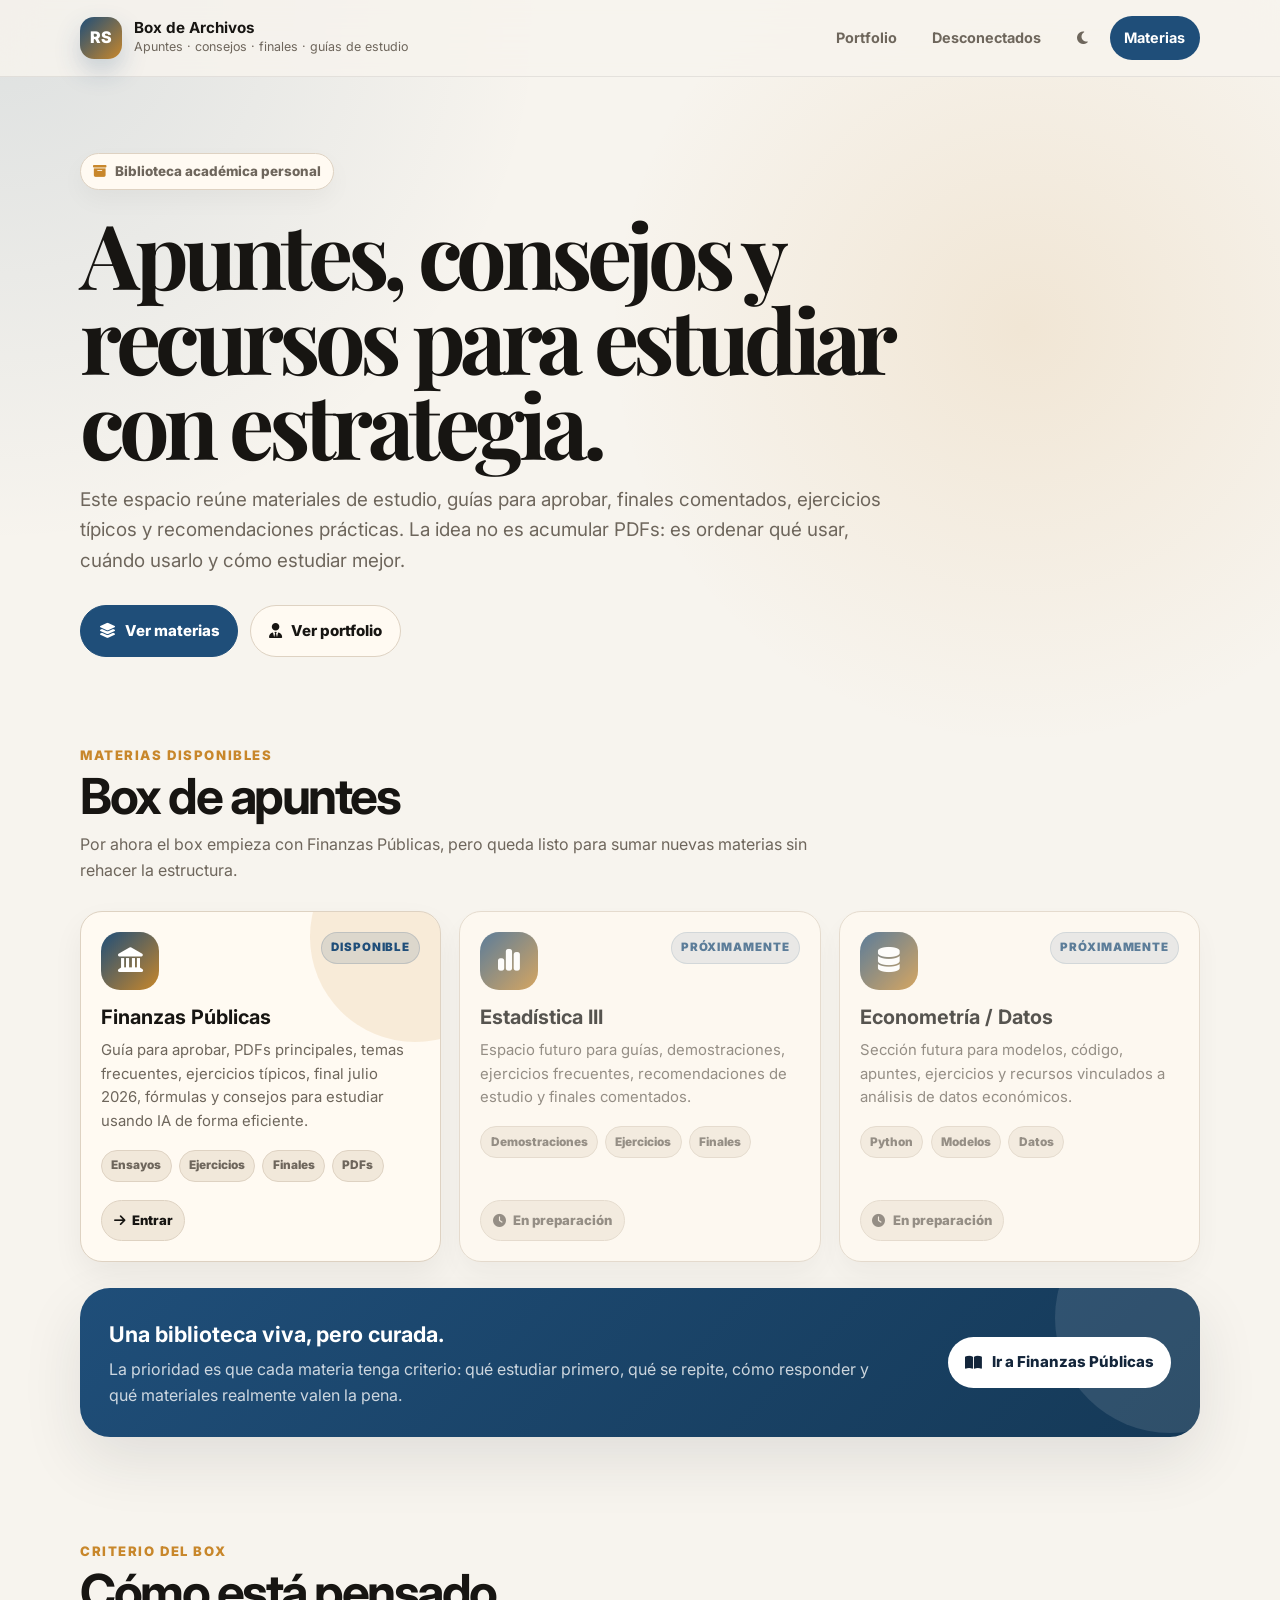
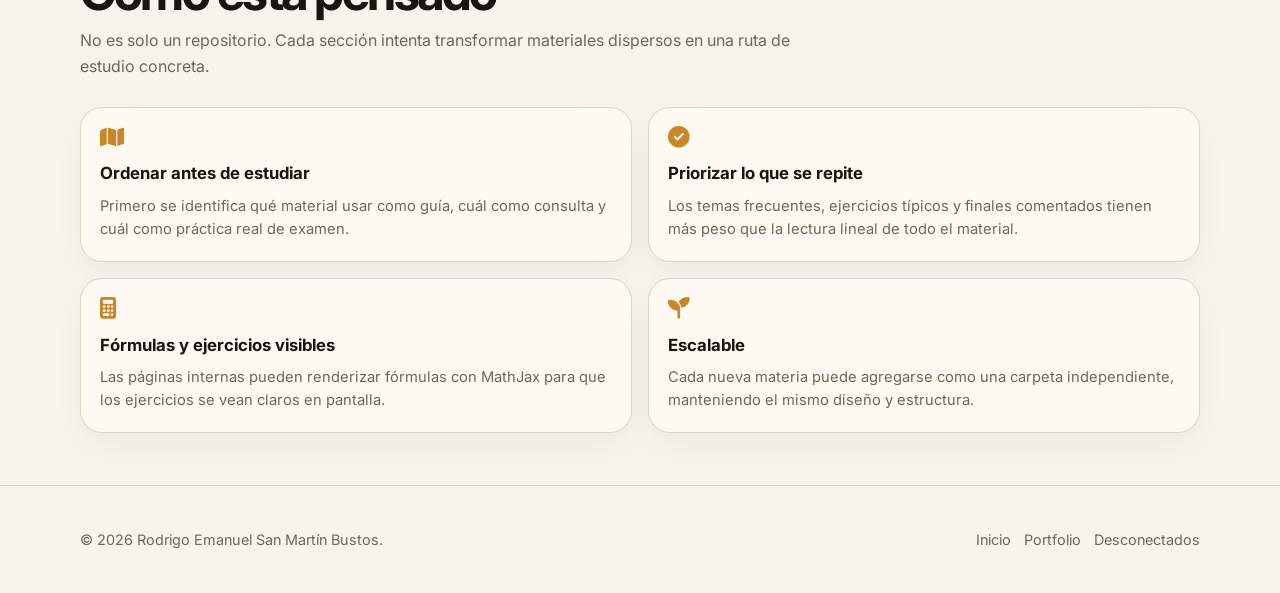
==== box-archivos/index.html @ dce14f80 "Create index.html" ====
<!DOCTYPE html>
<html lang="es">
<head>
  <meta charset="UTF-8" />
  <meta name="viewport" content="width=device-width, initial-scale=1.0" />
  <title>Box de Archivos | Rodrigo San Martín</title>
  <meta name="description" content="Box de apuntes, guías, consejos y recursos académicos de Rodrigo San Martín." />
  <link rel="preconnect" href="https://fonts.googleapis.com">
  <link rel="preconnect" href="https://fonts.gstatic.com" crossorigin>
  <link href="https://fonts.googleapis.com/css2?family=Inter:wght@400;500;600;700;800&family=Playfair+Display:wght@700;800&display=swap" rel="stylesheet">
  <link rel="stylesheet" href="https://cdnjs.cloudflare.com/ajax/libs/font-awesome/6.5.2/css/all.min.css">
  <style>
    :root{
      --bg:#f7f4ee;--surface:#fffaf2;--surface-2:#f1e8da;--text:#171512;--muted:#6e665c;--line:#ded2c2;
      --primary:#1f4e79;--primary-2:#153957;--accent:#c8872b;--accent-soft:rgba(200,135,43,.13);--blue-soft:rgba(31,78,121,.12);
      --green:#2f7d5a;--shadow:0 24px 60px rgba(31,39,51,.10);--shadow-card:0 18px 38px rgba(31,39,51,.11);
      --radius-xl:30px;--radius-lg:22px;--max:1120px;
    }
    [data-theme="dark"]{
      --bg:#0f1117;--surface:#171b28;--surface-2:#111522;--text:#f4efe7;--muted:#a9a19a;--line:#2a3142;
      --primary:#8ab9ea;--primary-2:#b8d6f5;--accent:#e2a84b;--accent-soft:rgba(226,168,75,.13);--blue-soft:rgba(138,185,234,.13);
      --green:#65c493;--shadow:0 24px 70px rgba(0,0,0,.34);--shadow-card:0 18px 45px rgba(0,0,0,.28);
    }
    *{box-sizing:border-box;margin:0;padding:0} html{scroll-behavior:smooth}
    body{min-height:100vh;background:radial-gradient(circle at top left,var(--blue-soft),transparent 34rem),radial-gradient(circle at 80% 15%,var(--accent-soft),transparent 26rem),var(--bg);color:var(--text);font-family:Inter,system-ui,-apple-system,BlinkMacSystemFont,"Segoe UI",sans-serif;line-height:1.6}
    a{color:inherit;text-decoration:none}.container{width:min(var(--max),calc(100% - 40px));margin:0 auto}
    .topbar{position:sticky;top:0;z-index:30;border-bottom:1px solid rgba(128,128,128,.16);background:color-mix(in srgb,var(--bg) 84%,transparent);backdrop-filter:blur(18px)}
    .nav{height:76px;display:flex;align-items:center;justify-content:space-between;gap:1rem}.brand{display:flex;align-items:center;gap:.75rem;min-width:0}.brand-mark{width:42px;height:42px;border-radius:14px;display:grid;place-items:center;background:linear-gradient(135deg,var(--primary),var(--accent));color:#fff;font-weight:850;box-shadow:0 12px 26px rgba(31,78,121,.22)}
    .brand-text strong{display:block;font-size:.95rem;line-height:1.15}.brand-text span{display:block;font-size:.78rem;color:var(--muted);white-space:nowrap;overflow:hidden;text-overflow:ellipsis;max-width:52vw}
    .nav-links{display:flex;align-items:center;gap:.4rem;flex-wrap:wrap}.nav-links a,.theme-btn{border:1px solid transparent;color:var(--muted);padding:.62rem .86rem;border-radius:999px;font-size:.9rem;font-weight:700;background:transparent;cursor:pointer;transition:.2s}.nav-links a:hover,.theme-btn:hover{color:var(--text);background:var(--surface);border-color:var(--line)}.nav-cta{background:var(--primary)!important;color:#fff!important;border-color:transparent!important}.nav-cta:hover{background:var(--primary-2)!important;transform:translateY(-1px)}
    .hero{padding:76px 0 36px}.eyebrow{display:inline-flex;align-items:center;gap:.55rem;padding:.42rem .75rem;border:1px solid var(--line);border-radius:999px;background:var(--surface);color:var(--muted);font-size:.84rem;font-weight:800;margin-bottom:1.25rem;box-shadow:0 10px 25px rgba(0,0,0,.04)}.eyebrow i{color:var(--accent)}
    h1{font-family:"Playfair Display",Georgia,serif;font-size:clamp(2.8rem,7vw,5.6rem);line-height:.95;letter-spacing:-.06em;margin-bottom:1.25rem;max-width:920px}.lead{font-size:clamp(1rem,1.5vw,1.18rem);color:var(--muted);max-width:820px;margin-bottom:1.8rem}.lead strong{color:var(--text)}
    .hero-actions{display:flex;gap:.75rem;flex-wrap:wrap}.btn{display:inline-flex;align-items:center;justify-content:center;gap:.58rem;border-radius:999px;padding:.82rem 1.1rem;font-weight:800;font-size:.94rem;border:1px solid var(--line);transition:.2s;background:var(--surface);color:var(--text)}.btn.primary{background:var(--primary);border-color:var(--primary);color:#fff}.btn:hover{transform:translateY(-2px);box-shadow:var(--shadow-card)}
    .section{padding:52px 0}.section-header{display:flex;justify-content:space-between;gap:2rem;align-items:end;margin-bottom:1.7rem}.kicker{color:var(--accent);font-weight:850;font-size:.82rem;text-transform:uppercase;letter-spacing:.12em;margin-bottom:.4rem}.section h2{font-size:clamp(2rem,4vw,3.1rem);line-height:1;letter-spacing:-.05em;margin-bottom:.65rem}.section-subtitle{color:var(--muted);max-width:760px}
    .subject-grid{display:grid;grid-template-columns:repeat(3,1fr);gap:1.15rem}.subject-card{position:relative;overflow:hidden;background:var(--surface);border:1px solid var(--line);border-radius:var(--radius-lg);padding:1.25rem;box-shadow:0 13px 31px rgba(0,0,0,.055);transition:.24s;min-height:330px;display:flex;flex-direction:column}.subject-card:hover{transform:translateY(-7px);box-shadow:var(--shadow-card);border-color:color-mix(in srgb,var(--primary) 42%,var(--line))}.subject-card.active::after{content:"";position:absolute;right:-80px;top:-80px;width:210px;height:210px;background:var(--accent-soft);border-radius:50%}.subject-top{display:flex;align-items:flex-start;justify-content:space-between;gap:1rem;margin-bottom:1rem;position:relative;z-index:1}.subject-icon{width:58px;height:58px;border-radius:19px;background:linear-gradient(135deg,var(--primary),var(--accent));color:#fff;display:grid;place-items:center;font-size:1.55rem}.subject-badge{font-size:.72rem;font-weight:900;text-transform:uppercase;letter-spacing:.08em;padding:.36rem .55rem;border-radius:999px;background:var(--blue-soft);color:var(--primary);border:1px solid color-mix(in srgb,var(--primary) 16%,transparent)}.subject-card.soon{opacity:.72}.subject-card h3{font-size:1.24rem;line-height:1.15;margin-bottom:.65rem;position:relative;z-index:1}.subject-card p{color:var(--muted);font-size:.93rem;position:relative;z-index:1}.subject-tags{display:flex;flex-wrap:wrap;gap:.45rem;margin:1rem 0 1.15rem;position:relative;z-index:1}.tag{font-size:.74rem;font-weight:850;border-radius:999px;padding:.33rem .58rem;background:var(--surface-2);border:1px solid var(--line);color:var(--muted)}.subject-footer{margin-top:auto;display:flex;gap:.55rem;flex-wrap:wrap;position:relative;z-index:1}.subject-footer a,.subject-footer span{display:inline-flex;align-items:center;gap:.45rem;border:1px solid var(--line);background:var(--surface-2);padding:.58rem .72rem;border-radius:999px;font-size:.82rem;font-weight:850}.subject-footer a:hover{background:var(--primary);border-color:var(--primary);color:#fff}.subject-footer span{color:var(--muted)}
    .method{display:grid;grid-template-columns:1fr 1fr;gap:1rem}.method-card{background:var(--surface);border:1px solid var(--line);border-radius:var(--radius-lg);padding:1.2rem;box-shadow:0 12px 30px rgba(0,0,0,.045)}.method-card i{color:var(--accent);font-size:1.35rem;margin-bottom:.75rem}.method-card h3{font-size:1.05rem;margin-bottom:.45rem}.method-card p{color:var(--muted);font-size:.92rem}
    .callout{margin-top:1.6rem;background:linear-gradient(135deg,var(--primary),var(--primary-2));color:#fff;border-radius:var(--radius-xl);padding:1.8rem;display:grid;grid-template-columns:1fr auto;gap:1rem;align-items:center;box-shadow:var(--shadow);overflow:hidden;position:relative}.callout::after{content:"";position:absolute;right:-85px;top:-85px;width:230px;height:230px;background:rgba(255,255,255,.11);border-radius:50%}.callout h3{font-size:1.35rem;margin-bottom:.35rem}.callout p{color:rgba(255,255,255,.78);max-width:760px}.callout .btn{background:#fff;color:#13253a;border:0;position:relative;z-index:1}
    footer{padding:42px 0;border-top:1px solid var(--line);color:var(--muted);font-size:.9rem}.footer-row{display:flex;justify-content:space-between;gap:1rem;align-items:center;flex-wrap:wrap}.footer-links{display:flex;gap:.8rem;flex-wrap:wrap}.footer-links a:hover{color:var(--primary)}
    @media(max-width:960px){.subject-grid{grid-template-columns:repeat(2,1fr)}.method{grid-template-columns:1fr}.section-header{align-items:flex-start;flex-direction:column}.callout{grid-template-columns:1fr}}
    @media(max-width:700px){.container{width:min(100% - 28px,var(--max))}.nav{height:auto;padding:.8rem 0;align-items:flex-start}.nav-links a:not(.nav-cta){display:none}.brand-text span{max-width:58vw}.hero{padding:48px 0 24px}.subject-grid{grid-template-columns:1fr}}
  </style>
</head>
<body>
  <header class="topbar">
    <div class="container nav">
      <a class="brand" href="../index.html" aria-label="Volver al inicio">
        <div class="brand-mark">RS</div>
        <div class="brand-text"><strong>Box de Archivos</strong><span>Apuntes · consejos · finales · guías de estudio</span></div>
      </a>
      <nav class="nav-links" aria-label="Navegación principal">
        <a href="../portfolio/">Portfolio</a>
        <a href="../DESCONECTADOS.html">Desconectados</a>
        <button class="theme-btn" type="button" id="themeToggle" aria-label="Cambiar tema"><i class="fa-solid fa-moon"></i></button>
        <a class="nav-cta" href="#materias">Materias</a>
      </nav>
    </div>
  </header>

  <main>
    <section class="hero">
      <div class="container">
        <div class="eyebrow"><i class="fa-solid fa-box-archive"></i> Biblioteca académica personal</div>
        <h1>Apuntes, consejos y recursos para estudiar con estrategia.</h1>
        <p class="lead">Este espacio reúne materiales de estudio, guías para aprobar, finales comentados, ejercicios típicos y recomendaciones prácticas. La idea no es acumular PDFs: es ordenar qué usar, cuándo usarlo y cómo estudiar mejor.</p>
        <div class="hero-actions">
          <a class="btn primary" href="#materias"><i class="fa-solid fa-layer-group"></i> Ver materias</a>
          <a class="btn" href="../portfolio/"><i class="fa-solid fa-user-tie"></i> Ver portfolio</a>
        </div>
      </div>
    </section>

    <section class="section" id="materias">
      <div class="container">
        <div class="section-header">
          <div>
            <div class="kicker">Materias disponibles</div>
            <h2>Box de apuntes</h2>
            <p class="section-subtitle">Por ahora el box empieza con Finanzas Públicas, pero queda listo para sumar nuevas materias sin rehacer la estructura.</p>
          </div>
        </div>

        <div class="subject-grid">
          <article class="subject-card active">
            <div class="subject-top"><div class="subject-icon"><i class="fa-solid fa-landmark"></i></div><span class="subject-badge">Disponible</span></div>
            <h3>Finanzas Públicas</h3>
            <p>Guía para aprobar, PDFs principales, temas frecuentes, ejercicios típicos, final julio 2026, fórmulas y consejos para estudiar usando IA de forma eficiente.</p>
            <div class="subject-tags"><span class="tag">Ensayos</span><span class="tag">Ejercicios</span><span class="tag">Finales</span><span class="tag">PDFs</span></div>
            <div class="subject-footer"><a href="finanzas-publicas/"><i class="fa-solid fa-arrow-right"></i> Entrar</a></div>
          </article>

          <article class="subject-card soon">
            <div class="subject-top"><div class="subject-icon"><i class="fa-solid fa-chart-simple"></i></div><span class="subject-badge">Próximamente</span></div>
            <h3>Estadística III</h3>
            <p>Espacio futuro para guías, demostraciones, ejercicios frecuentes, recomendaciones de estudio y finales comentados.</p>
            <div class="subject-tags"><span class="tag">Demostraciones</span><span class="tag">Ejercicios</span><span class="tag">Finales</span></div>
            <div class="subject-footer"><span><i class="fa-solid fa-clock"></i> En preparación</span></div>
          </article>

          <article class="subject-card soon">
            <div class="subject-top"><div class="subject-icon"><i class="fa-solid fa-database"></i></div><span class="subject-badge">Próximamente</span></div>
            <h3>Econometría / Datos</h3>
            <p>Sección futura para modelos, código, apuntes, ejercicios y recursos vinculados a análisis de datos económicos.</p>
            <div class="subject-tags"><span class="tag">Python</span><span class="tag">Modelos</span><span class="tag">Datos</span></div>
            <div class="subject-footer"><span><i class="fa-solid fa-clock"></i> En preparación</span></div>
          </article>
        </div>

        <div class="callout">
          <div>
            <h3>Una biblioteca viva, pero curada.</h3>
            <p>La prioridad es que cada materia tenga criterio: qué estudiar primero, qué se repite, cómo responder y qué materiales realmente valen la pena.</p>
          </div>
          <a class="btn" href="finanzas-publicas/"><i class="fa-solid fa-book-open"></i> Ir a Finanzas Públicas</a>
        </div>
      </div>
    </section>

    <section class="section">
      <div class="container">
        <div class="section-header">
          <div>
            <div class="kicker">Criterio del box</div>
            <h2>Cómo está pensado</h2>
            <p class="section-subtitle">No es solo un repositorio. Cada sección intenta transformar materiales dispersos en una ruta de estudio concreta.</p>
          </div>
        </div>
        <div class="method">
          <div class="method-card"><i class="fa-solid fa-map"></i><h3>Ordenar antes de estudiar</h3><p>Primero se identifica qué material usar como guía, cuál como consulta y cuál como práctica real de examen.</p></div>
          <div class="method-card"><i class="fa-solid fa-circle-check"></i><h3>Priorizar lo que se repite</h3><p>Los temas frecuentes, ejercicios típicos y finales comentados tienen más peso que la lectura lineal de todo el material.</p></div>
          <div class="method-card"><i class="fa-solid fa-calculator"></i><h3>Fórmulas y ejercicios visibles</h3><p>Las páginas internas pueden renderizar fórmulas con MathJax para que los ejercicios se vean claros en pantalla.</p></div>
          <div class="method-card"><i class="fa-solid fa-seedling"></i><h3>Escalable</h3><p>Cada nueva materia puede agregarse como una carpeta independiente, manteniendo el mismo diseño y estructura.</p></div>
        </div>
      </div>
    </section>
  </main>

  <footer>
    <div class="container footer-row">
      <span>© 2026 Rodrigo Emanuel San Martín Bustos.</span>
      <div class="footer-links"><a href="../index.html">Inicio</a><a href="../portfolio/">Portfolio</a><a href="../DESCONECTADOS.html">Desconectados</a></div>
    </div>
  </footer>

  <script>
    const html=document.documentElement;const themeToggle=document.getElementById('themeToggle');const savedTheme=localStorage.getItem('box-theme');if(savedTheme==='dark'){html.setAttribute('data-theme','dark');themeToggle.innerHTML='<i class="fa-solid fa-sun"></i>';}themeToggle.addEventListener('click',()=>{const isDark=html.getAttribute('data-theme')==='dark';if(isDark){html.removeAttribute('data-theme');localStorage.setItem('box-theme','light');themeToggle.innerHTML='<i class="fa-solid fa-moon"></i>';}else{html.setAttribute('data-theme','dark');localStorage.setItem('box-theme','dark');themeToggle.innerHTML='<i class="fa-solid fa-sun"></i>';}});
  </script>
</body>
</html>
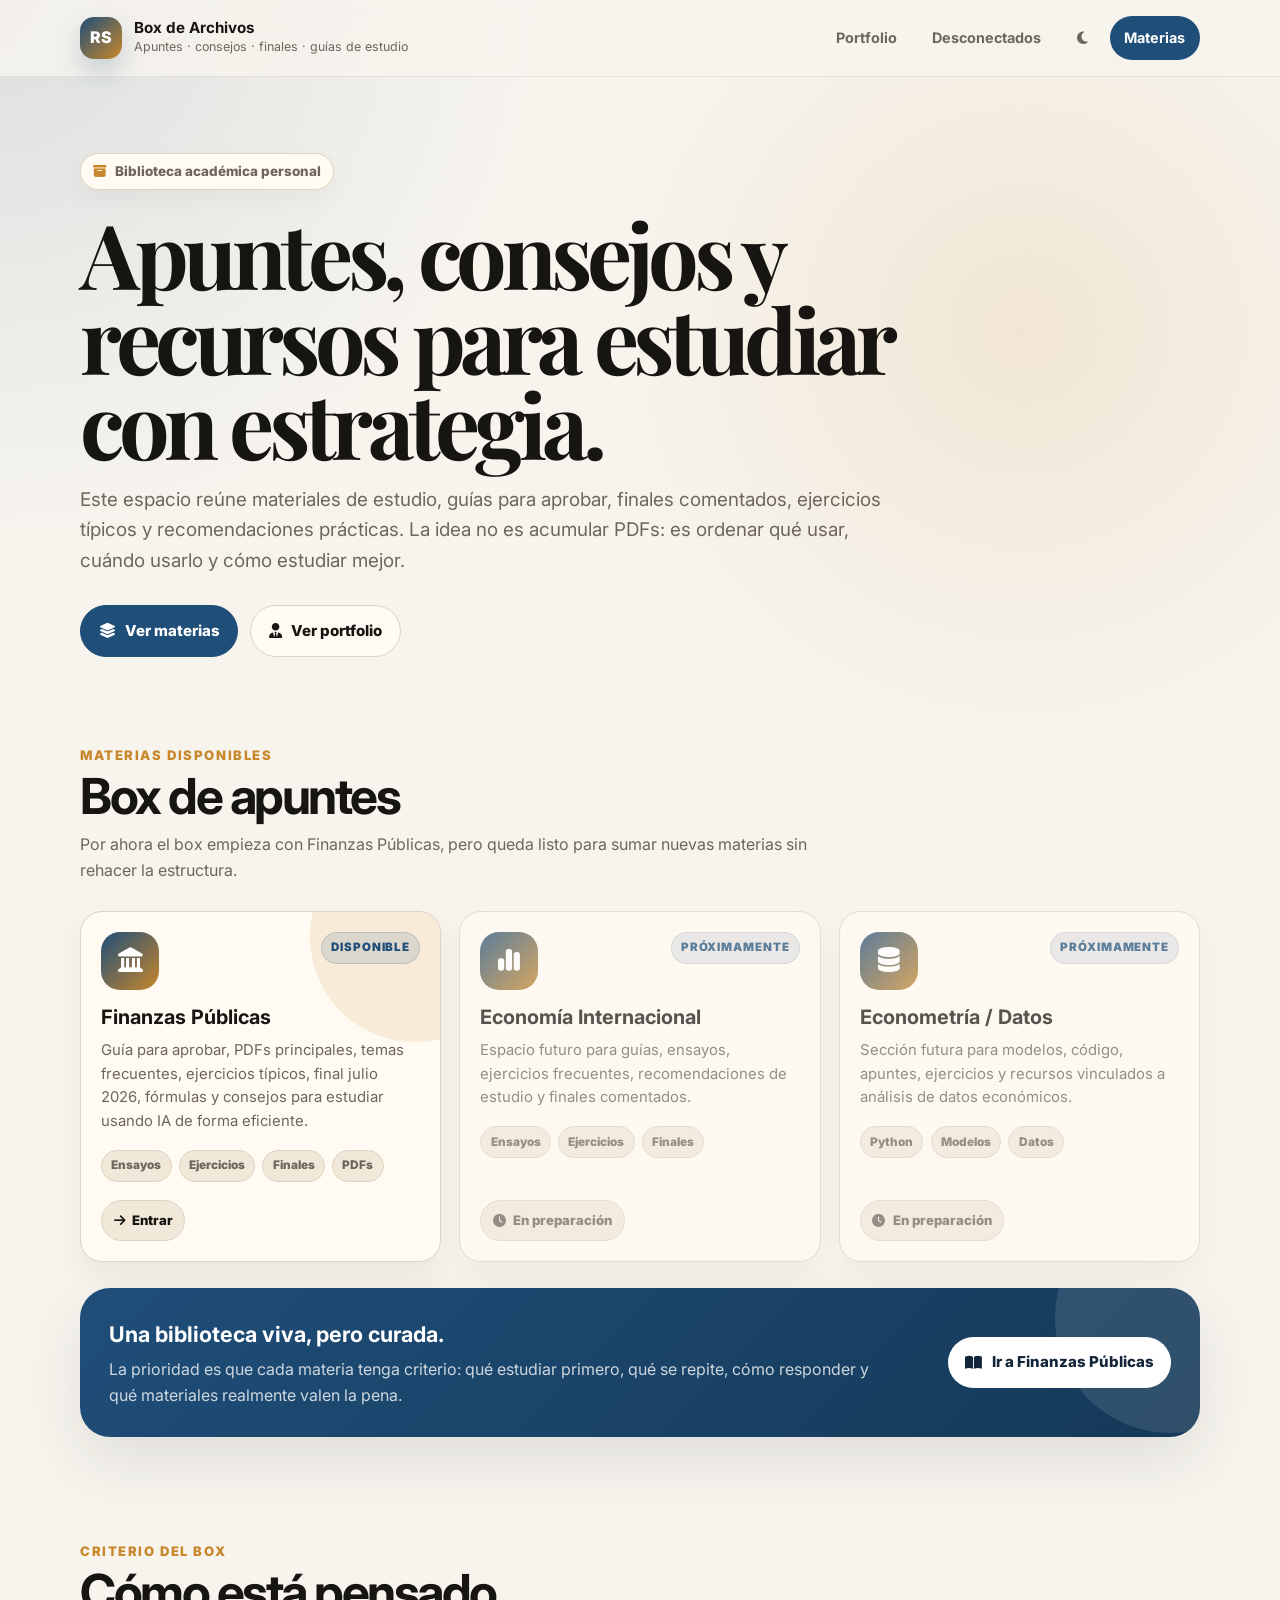
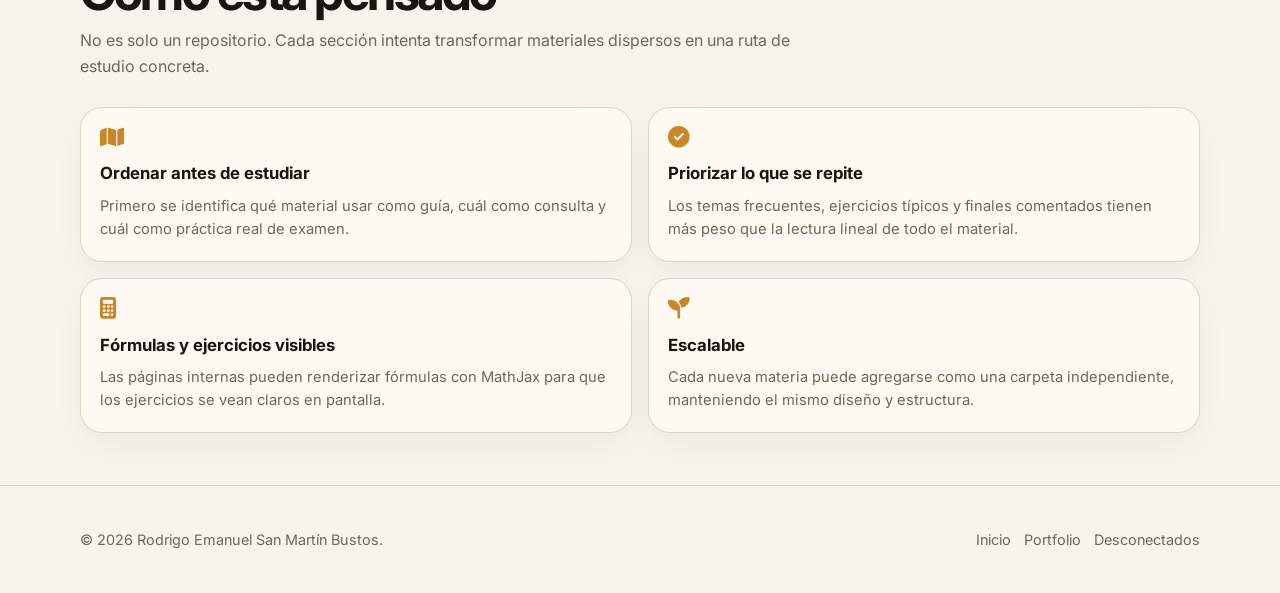
==== commit 79a3c5c7: "Change subject from Estadística III to Economía Internacional" ====
--- a/box-archivos/index.html
+++ b/box-archivos/index.html
@@ -90,9 +90,9 @@
 
           <article class="subject-card soon">
             <div class="subject-top"><div class="subject-icon"><i class="fa-solid fa-chart-simple"></i></div><span class="subject-badge">Próximamente</span></div>
-            <h3>Estadística III</h3>
-            <p>Espacio futuro para guías, demostraciones, ejercicios frecuentes, recomendaciones de estudio y finales comentados.</p>
-            <div class="subject-tags"><span class="tag">Demostraciones</span><span class="tag">Ejercicios</span><span class="tag">Finales</span></div>
+            <h3>Economía Internacional</h3>
+            <p>Espacio futuro para guías, ensayos, ejercicios frecuentes, recomendaciones de estudio y finales comentados.</p>
+            <div class="subject-tags"><span class="tag">Ensayos</span><span class="tag">Ejercicios</span><span class="tag">Finales</span></div>
             <div class="subject-footer"><span><i class="fa-solid fa-clock"></i> En preparación</span></div>
           </article>
 
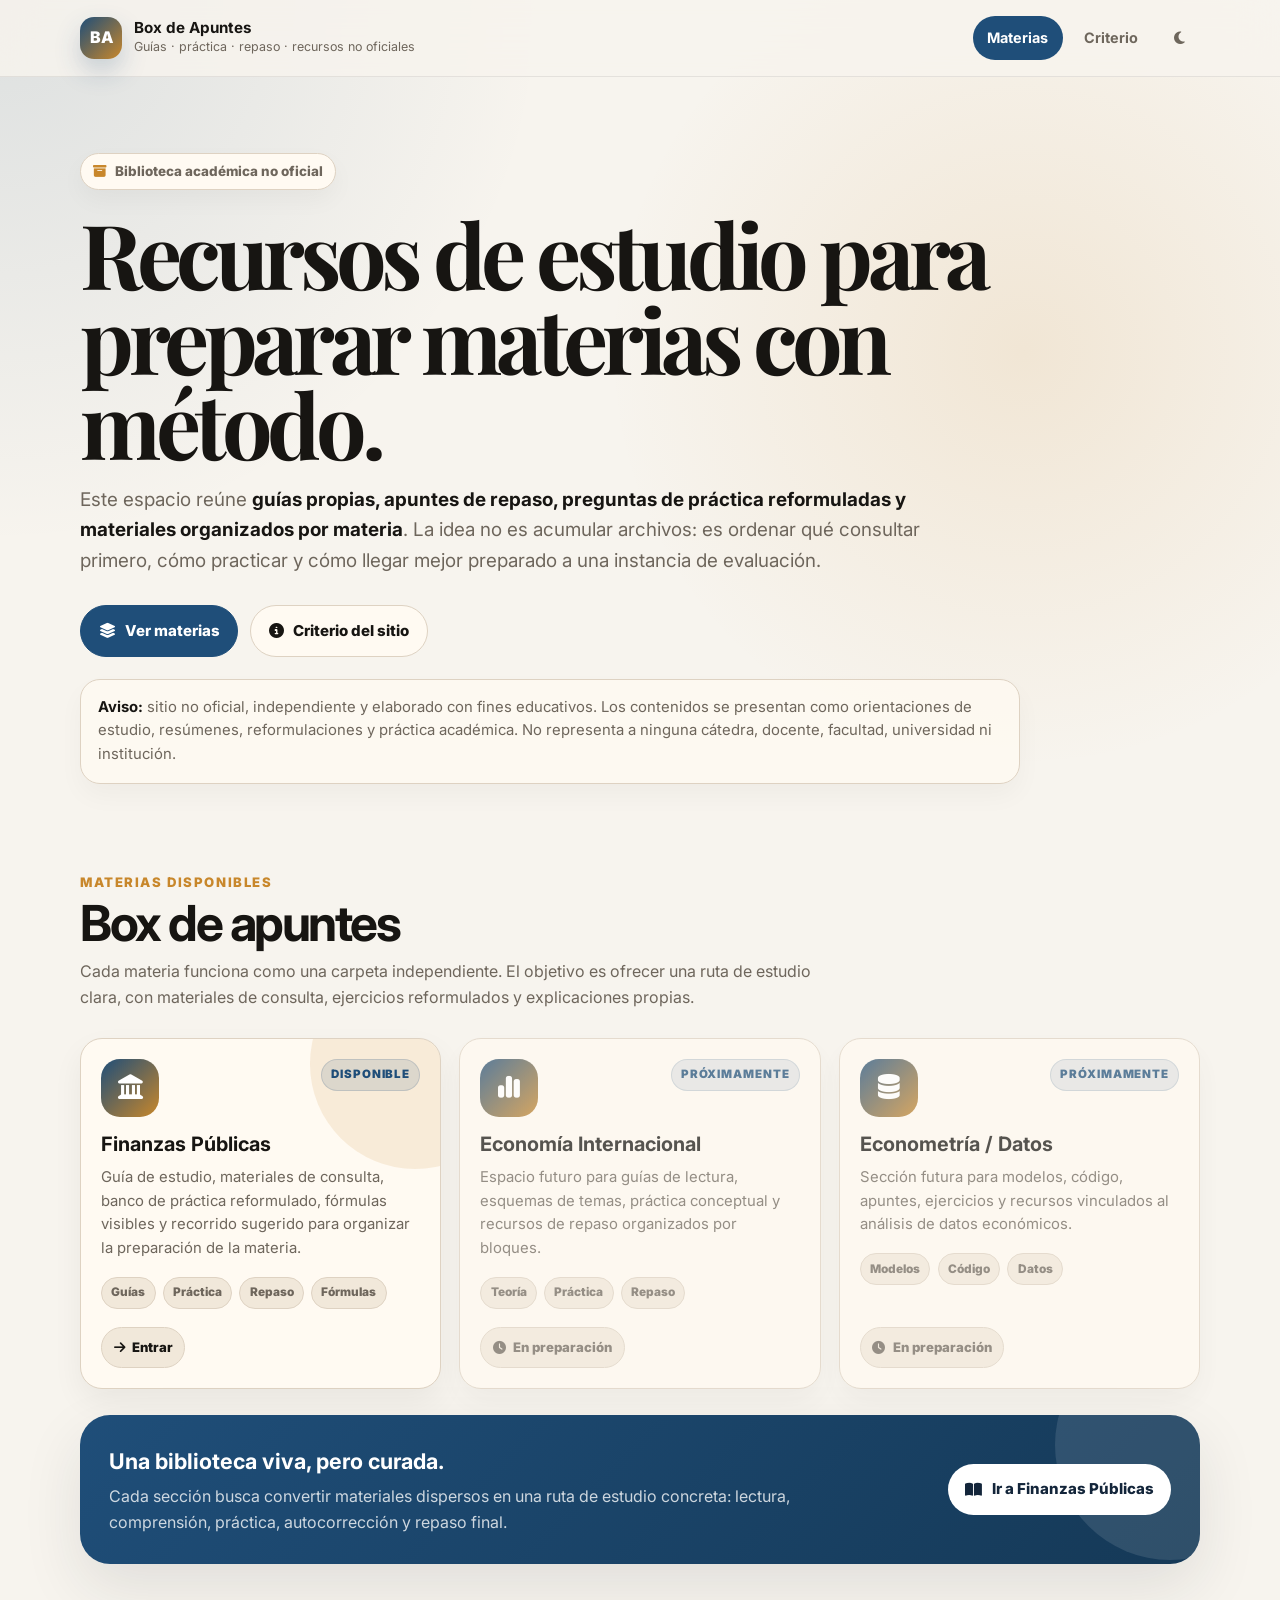
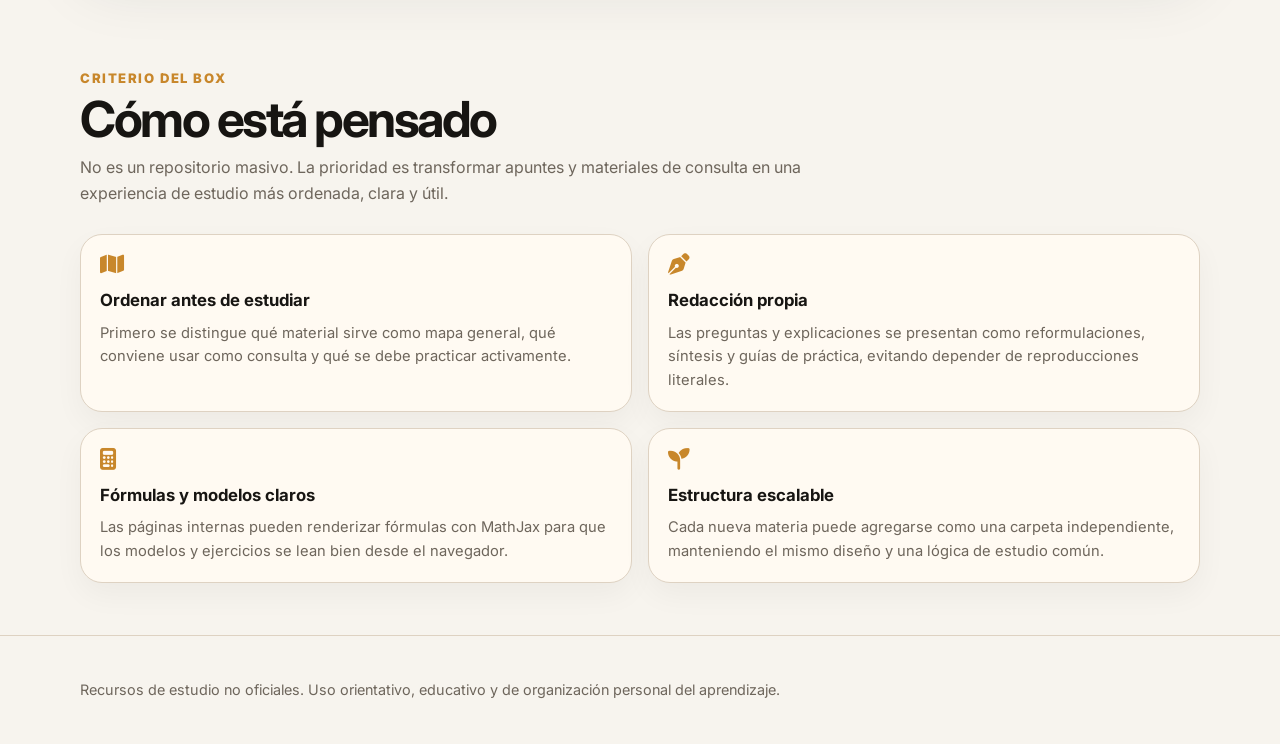
==== commit 06fda203: "Revise title and meta description for SEO Updated the title and meta description for the page. Added" ====
--- a/box-archivos/index.html
+++ b/box-archivos/index.html
@@ -3,8 +3,10 @@
 <head>
   <meta charset="UTF-8" />
   <meta name="viewport" content="width=device-width, initial-scale=1.0" />
-  <title>Box de Archivos | Rodrigo San Martín</title>
-  <meta name="description" content="Box de apuntes, guías, consejos y recursos académicos de Rodrigo San Martín." />
+  <title>Box de Apuntes | Recursos de estudio</title>
+  <meta name="description" content="Recursos no oficiales de estudio: guías propias, apuntes de repaso, preguntas de práctica y materiales organizados por materia." />
+  <meta name="robots" content="noindex, nofollow" />
+  <meta name="referrer" content="no-referrer" />
   <link rel="preconnect" href="https://fonts.googleapis.com">
   <link rel="preconnect" href="https://fonts.gstatic.com" crossorigin>
   <link href="https://fonts.googleapis.com/css2?family=Inter:wght@400;500;600;700;800&family=Playfair+Display:wght@700;800&display=swap" rel="stylesheet">
@@ -21,37 +23,83 @@
       --primary:#8ab9ea;--primary-2:#b8d6f5;--accent:#e2a84b;--accent-soft:rgba(226,168,75,.13);--blue-soft:rgba(138,185,234,.13);
       --green:#65c493;--shadow:0 24px 70px rgba(0,0,0,.34);--shadow-card:0 18px 45px rgba(0,0,0,.28);
     }
-    *{box-sizing:border-box;margin:0;padding:0} html{scroll-behavior:smooth}
+    *{box-sizing:border-box;margin:0;padding:0}
+    html{scroll-behavior:smooth}
     body{min-height:100vh;background:radial-gradient(circle at top left,var(--blue-soft),transparent 34rem),radial-gradient(circle at 80% 15%,var(--accent-soft),transparent 26rem),var(--bg);color:var(--text);font-family:Inter,system-ui,-apple-system,BlinkMacSystemFont,"Segoe UI",sans-serif;line-height:1.6}
-    a{color:inherit;text-decoration:none}.container{width:min(var(--max),calc(100% - 40px));margin:0 auto}
+    a{color:inherit;text-decoration:none}
+    .container{width:min(var(--max),calc(100% - 40px));margin:0 auto}
     .topbar{position:sticky;top:0;z-index:30;border-bottom:1px solid rgba(128,128,128,.16);background:color-mix(in srgb,var(--bg) 84%,transparent);backdrop-filter:blur(18px)}
-    .nav{height:76px;display:flex;align-items:center;justify-content:space-between;gap:1rem}.brand{display:flex;align-items:center;gap:.75rem;min-width:0}.brand-mark{width:42px;height:42px;border-radius:14px;display:grid;place-items:center;background:linear-gradient(135deg,var(--primary),var(--accent));color:#fff;font-weight:850;box-shadow:0 12px 26px rgba(31,78,121,.22)}
-    .brand-text strong{display:block;font-size:.95rem;line-height:1.15}.brand-text span{display:block;font-size:.78rem;color:var(--muted);white-space:nowrap;overflow:hidden;text-overflow:ellipsis;max-width:52vw}
-    .nav-links{display:flex;align-items:center;gap:.4rem;flex-wrap:wrap}.nav-links a,.theme-btn{border:1px solid transparent;color:var(--muted);padding:.62rem .86rem;border-radius:999px;font-size:.9rem;font-weight:700;background:transparent;cursor:pointer;transition:.2s}.nav-links a:hover,.theme-btn:hover{color:var(--text);background:var(--surface);border-color:var(--line)}.nav-cta{background:var(--primary)!important;color:#fff!important;border-color:transparent!important}.nav-cta:hover{background:var(--primary-2)!important;transform:translateY(-1px)}
-    .hero{padding:76px 0 36px}.eyebrow{display:inline-flex;align-items:center;gap:.55rem;padding:.42rem .75rem;border:1px solid var(--line);border-radius:999px;background:var(--surface);color:var(--muted);font-size:.84rem;font-weight:800;margin-bottom:1.25rem;box-shadow:0 10px 25px rgba(0,0,0,.04)}.eyebrow i{color:var(--accent)}
-    h1{font-family:"Playfair Display",Georgia,serif;font-size:clamp(2.8rem,7vw,5.6rem);line-height:.95;letter-spacing:-.06em;margin-bottom:1.25rem;max-width:920px}.lead{font-size:clamp(1rem,1.5vw,1.18rem);color:var(--muted);max-width:820px;margin-bottom:1.8rem}.lead strong{color:var(--text)}
-    .hero-actions{display:flex;gap:.75rem;flex-wrap:wrap}.btn{display:inline-flex;align-items:center;justify-content:center;gap:.58rem;border-radius:999px;padding:.82rem 1.1rem;font-weight:800;font-size:.94rem;border:1px solid var(--line);transition:.2s;background:var(--surface);color:var(--text)}.btn.primary{background:var(--primary);border-color:var(--primary);color:#fff}.btn:hover{transform:translateY(-2px);box-shadow:var(--shadow-card)}
-    .section{padding:52px 0}.section-header{display:flex;justify-content:space-between;gap:2rem;align-items:end;margin-bottom:1.7rem}.kicker{color:var(--accent);font-weight:850;font-size:.82rem;text-transform:uppercase;letter-spacing:.12em;margin-bottom:.4rem}.section h2{font-size:clamp(2rem,4vw,3.1rem);line-height:1;letter-spacing:-.05em;margin-bottom:.65rem}.section-subtitle{color:var(--muted);max-width:760px}
-    .subject-grid{display:grid;grid-template-columns:repeat(3,1fr);gap:1.15rem}.subject-card{position:relative;overflow:hidden;background:var(--surface);border:1px solid var(--line);border-radius:var(--radius-lg);padding:1.25rem;box-shadow:0 13px 31px rgba(0,0,0,.055);transition:.24s;min-height:330px;display:flex;flex-direction:column}.subject-card:hover{transform:translateY(-7px);box-shadow:var(--shadow-card);border-color:color-mix(in srgb,var(--primary) 42%,var(--line))}.subject-card.active::after{content:"";position:absolute;right:-80px;top:-80px;width:210px;height:210px;background:var(--accent-soft);border-radius:50%}.subject-top{display:flex;align-items:flex-start;justify-content:space-between;gap:1rem;margin-bottom:1rem;position:relative;z-index:1}.subject-icon{width:58px;height:58px;border-radius:19px;background:linear-gradient(135deg,var(--primary),var(--accent));color:#fff;display:grid;place-items:center;font-size:1.55rem}.subject-badge{font-size:.72rem;font-weight:900;text-transform:uppercase;letter-spacing:.08em;padding:.36rem .55rem;border-radius:999px;background:var(--blue-soft);color:var(--primary);border:1px solid color-mix(in srgb,var(--primary) 16%,transparent)}.subject-card.soon{opacity:.72}.subject-card h3{font-size:1.24rem;line-height:1.15;margin-bottom:.65rem;position:relative;z-index:1}.subject-card p{color:var(--muted);font-size:.93rem;position:relative;z-index:1}.subject-tags{display:flex;flex-wrap:wrap;gap:.45rem;margin:1rem 0 1.15rem;position:relative;z-index:1}.tag{font-size:.74rem;font-weight:850;border-radius:999px;padding:.33rem .58rem;background:var(--surface-2);border:1px solid var(--line);color:var(--muted)}.subject-footer{margin-top:auto;display:flex;gap:.55rem;flex-wrap:wrap;position:relative;z-index:1}.subject-footer a,.subject-footer span{display:inline-flex;align-items:center;gap:.45rem;border:1px solid var(--line);background:var(--surface-2);padding:.58rem .72rem;border-radius:999px;font-size:.82rem;font-weight:850}.subject-footer a:hover{background:var(--primary);border-color:var(--primary);color:#fff}.subject-footer span{color:var(--muted)}
-    .method{display:grid;grid-template-columns:1fr 1fr;gap:1rem}.method-card{background:var(--surface);border:1px solid var(--line);border-radius:var(--radius-lg);padding:1.2rem;box-shadow:0 12px 30px rgba(0,0,0,.045)}.method-card i{color:var(--accent);font-size:1.35rem;margin-bottom:.75rem}.method-card h3{font-size:1.05rem;margin-bottom:.45rem}.method-card p{color:var(--muted);font-size:.92rem}
-    .callout{margin-top:1.6rem;background:linear-gradient(135deg,var(--primary),var(--primary-2));color:#fff;border-radius:var(--radius-xl);padding:1.8rem;display:grid;grid-template-columns:1fr auto;gap:1rem;align-items:center;box-shadow:var(--shadow);overflow:hidden;position:relative}.callout::after{content:"";position:absolute;right:-85px;top:-85px;width:230px;height:230px;background:rgba(255,255,255,.11);border-radius:50%}.callout h3{font-size:1.35rem;margin-bottom:.35rem}.callout p{color:rgba(255,255,255,.78);max-width:760px}.callout .btn{background:#fff;color:#13253a;border:0;position:relative;z-index:1}
-    footer{padding:42px 0;border-top:1px solid var(--line);color:var(--muted);font-size:.9rem}.footer-row{display:flex;justify-content:space-between;gap:1rem;align-items:center;flex-wrap:wrap}.footer-links{display:flex;gap:.8rem;flex-wrap:wrap}.footer-links a:hover{color:var(--primary)}
+    .nav{height:76px;display:flex;align-items:center;justify-content:space-between;gap:1rem}
+    .brand{display:flex;align-items:center;gap:.75rem;min-width:0}
+    .brand-mark{width:42px;height:42px;border-radius:14px;display:grid;place-items:center;background:linear-gradient(135deg,var(--primary),var(--accent));color:#fff;font-weight:850;box-shadow:0 12px 26px rgba(31,78,121,.22)}
+    .brand-text strong{display:block;font-size:.95rem;line-height:1.15}
+    .brand-text span{display:block;font-size:.78rem;color:var(--muted);white-space:nowrap;overflow:hidden;text-overflow:ellipsis;max-width:52vw}
+    .nav-links{display:flex;align-items:center;gap:.4rem;flex-wrap:wrap}
+    .nav-links a,.theme-btn{border:1px solid transparent;color:var(--muted);padding:.62rem .86rem;border-radius:999px;font-size:.9rem;font-weight:700;background:transparent;cursor:pointer;transition:.2s}
+    .nav-links a:hover,.theme-btn:hover{color:var(--text);background:var(--surface);border-color:var(--line)}
+    .nav-cta{background:var(--primary)!important;color:#fff!important;border-color:transparent!important}
+    .nav-cta:hover{background:var(--primary-2)!important;transform:translateY(-1px)}
+    .hero{padding:76px 0 36px}
+    .eyebrow{display:inline-flex;align-items:center;gap:.55rem;padding:.42rem .75rem;border:1px solid var(--line);border-radius:999px;background:var(--surface);color:var(--muted);font-size:.84rem;font-weight:800;margin-bottom:1.25rem;box-shadow:0 10px 25px rgba(0,0,0,.04)}
+    .eyebrow i{color:var(--accent)}
+    h1{font-family:"Playfair Display",Georgia,serif;font-size:clamp(2.8rem,7vw,5.6rem);line-height:.95;letter-spacing:-.06em;margin-bottom:1.25rem;max-width:940px}
+    .lead{font-size:clamp(1rem,1.5vw,1.18rem);color:var(--muted);max-width:860px;margin-bottom:1.8rem}
+    .lead strong{color:var(--text)}
+    .hero-actions{display:flex;gap:.75rem;flex-wrap:wrap}
+    .btn{display:inline-flex;align-items:center;justify-content:center;gap:.58rem;border-radius:999px;padding:.82rem 1.1rem;font-weight:800;font-size:.94rem;border:1px solid var(--line);transition:.2s;background:var(--surface);color:var(--text)}
+    .btn.primary{background:var(--primary);border-color:var(--primary);color:#fff}
+    .btn:hover{transform:translateY(-2px);box-shadow:var(--shadow-card)}
+    .notice{margin-top:1.35rem;max-width:940px;background:color-mix(in srgb,var(--surface) 82%,transparent);border:1px solid var(--line);border-radius:20px;padding:1rem 1.05rem;color:var(--muted);font-size:.93rem;box-shadow:0 12px 26px rgba(0,0,0,.035)}
+    .notice strong{color:var(--text)}
+    .section{padding:52px 0}
+    .section-header{display:flex;justify-content:space-between;gap:2rem;align-items:end;margin-bottom:1.7rem}
+    .kicker{color:var(--accent);font-weight:850;font-size:.82rem;text-transform:uppercase;letter-spacing:.12em;margin-bottom:.4rem}
+    .section h2{font-size:clamp(2rem,4vw,3.1rem);line-height:1;letter-spacing:-.05em;margin-bottom:.65rem}
+    .section-subtitle{color:var(--muted);max-width:760px}
+    .subject-grid{display:grid;grid-template-columns:repeat(3,1fr);gap:1.15rem}
+    .subject-card{position:relative;overflow:hidden;background:var(--surface);border:1px solid var(--line);border-radius:var(--radius-lg);padding:1.25rem;box-shadow:0 13px 31px rgba(0,0,0,.055);transition:.24s;min-height:330px;display:flex;flex-direction:column}
+    .subject-card:hover{transform:translateY(-7px);box-shadow:var(--shadow-card);border-color:color-mix(in srgb,var(--primary) 42%,var(--line))}
+    .subject-card.active::after{content:"";position:absolute;right:-80px;top:-80px;width:210px;height:210px;background:var(--accent-soft);border-radius:50%}
+    .subject-top{display:flex;align-items:flex-start;justify-content:space-between;gap:1rem;margin-bottom:1rem;position:relative;z-index:1}
+    .subject-icon{width:58px;height:58px;border-radius:19px;background:linear-gradient(135deg,var(--primary),var(--accent));color:#fff;display:grid;place-items:center;font-size:1.55rem}
+    .subject-badge{font-size:.72rem;font-weight:900;text-transform:uppercase;letter-spacing:.08em;padding:.36rem .55rem;border-radius:999px;background:var(--blue-soft);color:var(--primary);border:1px solid color-mix(in srgb,var(--primary) 16%,transparent)}
+    .subject-card.soon{opacity:.72}
+    .subject-card h3{font-size:1.24rem;line-height:1.15;margin-bottom:.65rem;position:relative;z-index:1}
+    .subject-card p{color:var(--muted);font-size:.93rem;position:relative;z-index:1}
+    .subject-tags{display:flex;flex-wrap:wrap;gap:.45rem;margin:1rem 0 1.15rem;position:relative;z-index:1}
+    .tag{font-size:.74rem;font-weight:850;border-radius:999px;padding:.33rem .58rem;background:var(--surface-2);border:1px solid var(--line);color:var(--muted)}
+    .subject-footer{margin-top:auto;display:flex;gap:.55rem;flex-wrap:wrap;position:relative;z-index:1}
+    .subject-footer a,.subject-footer span{display:inline-flex;align-items:center;gap:.45rem;border:1px solid var(--line);background:var(--surface-2);padding:.58rem .72rem;border-radius:999px;font-size:.82rem;font-weight:850}
+    .subject-footer a:hover{background:var(--primary);border-color:var(--primary);color:#fff}
+    .subject-footer span{color:var(--muted)}
+    .method{display:grid;grid-template-columns:1fr 1fr;gap:1rem}
+    .method-card{background:var(--surface);border:1px solid var(--line);border-radius:var(--radius-lg);padding:1.2rem;box-shadow:0 12px 30px rgba(0,0,0,.045)}
+    .method-card i{color:var(--accent);font-size:1.35rem;margin-bottom:.75rem}
+    .method-card h3{font-size:1.05rem;margin-bottom:.45rem}
+    .method-card p{color:var(--muted);font-size:.92rem}
+    .callout{margin-top:1.6rem;background:linear-gradient(135deg,var(--primary),var(--primary-2));color:#fff;border-radius:var(--radius-xl);padding:1.8rem;display:grid;grid-template-columns:1fr auto;gap:1rem;align-items:center;box-shadow:var(--shadow);overflow:hidden;position:relative}
+    .callout::after{content:"";position:absolute;right:-85px;top:-85px;width:230px;height:230px;background:rgba(255,255,255,.11);border-radius:50%}
+    .callout h3{font-size:1.35rem;margin-bottom:.35rem}
+    .callout p{color:rgba(255,255,255,.78);max-width:760px}
+    .callout .btn{background:#fff;color:#13253a;border:0;position:relative;z-index:1}
+    footer{padding:42px 0;border-top:1px solid var(--line);color:var(--muted);font-size:.9rem}
+    .footer-row{display:flex;justify-content:space-between;gap:1rem;align-items:center;flex-wrap:wrap}
+    .footer-note{max-width:920px}
     @media(max-width:960px){.subject-grid{grid-template-columns:repeat(2,1fr)}.method{grid-template-columns:1fr}.section-header{align-items:flex-start;flex-direction:column}.callout{grid-template-columns:1fr}}
     @media(max-width:700px){.container{width:min(100% - 28px,var(--max))}.nav{height:auto;padding:.8rem 0;align-items:flex-start}.nav-links a:not(.nav-cta){display:none}.brand-text span{max-width:58vw}.hero{padding:48px 0 24px}.subject-grid{grid-template-columns:1fr}}
   </style>
 </head>
 <body>
-  <header class="topbar">
+  <header class="topbar" id="inicio">
     <div class="container nav">
-      <a class="brand" href="../index.html" aria-label="Volver al inicio">
-        <div class="brand-mark">RS</div>
-        <div class="brand-text"><strong>Box de Archivos</strong><span>Apuntes · consejos · finales · guías de estudio</span></div>
-      </a>
-      <nav class="nav-links" aria-label="Navegación principal">
-        <a href="../portfolio/">Portfolio</a>
-        <a href="../DESCONECTADOS.html">Desconectados</a>
+      <div class="brand" aria-label="Box de apuntes">
+        <div class="brand-mark">BA</div>
+        <div class="brand-text"><strong>Box de Apuntes</strong><span>Guías · práctica · repaso · recursos no oficiales</span></div>
+      </div>
+      <nav class="nav-links" aria-label="Navegación del box">
+        <a href="#materias" class="nav-cta">Materias</a>
+        <a href="#criterio">Criterio</a>
         <button class="theme-btn" type="button" id="themeToggle" aria-label="Cambiar tema"><i class="fa-solid fa-moon"></i></button>
-        <a class="nav-cta" href="#materias">Materias</a>
       </nav>
     </div>
   </header>
@@ -59,12 +107,15 @@
   <main>
     <section class="hero">
       <div class="container">
-        <div class="eyebrow"><i class="fa-solid fa-box-archive"></i> Biblioteca académica personal</div>
-        <h1>Apuntes, consejos y recursos para estudiar con estrategia.</h1>
-        <p class="lead">Este espacio reúne materiales de estudio, guías para aprobar, finales comentados, ejercicios típicos y recomendaciones prácticas. La idea no es acumular PDFs: es ordenar qué usar, cuándo usarlo y cómo estudiar mejor.</p>
+        <div class="eyebrow"><i class="fa-solid fa-box-archive"></i> Biblioteca académica no oficial</div>
+        <h1>Recursos de estudio para preparar materias con método.</h1>
+        <p class="lead">Este espacio reúne <strong>guías propias, apuntes de repaso, preguntas de práctica reformuladas y materiales organizados por materia</strong>. La idea no es acumular archivos: es ordenar qué consultar primero, cómo practicar y cómo llegar mejor preparado a una instancia de evaluación.</p>
         <div class="hero-actions">
           <a class="btn primary" href="#materias"><i class="fa-solid fa-layer-group"></i> Ver materias</a>
-          <a class="btn" href="../portfolio/"><i class="fa-solid fa-user-tie"></i> Ver portfolio</a>
+          <a class="btn" href="#criterio"><i class="fa-solid fa-circle-info"></i> Criterio del sitio</a>
+        </div>
+        <div class="notice">
+          <strong>Aviso:</strong> sitio no oficial, independiente y elaborado con fines educativos. Los contenidos se presentan como orientaciones de estudio, resúmenes, reformulaciones y práctica académica. No representa a ninguna cátedra, docente, facultad, universidad ni institución.
         </div>
       </div>
     </section>
@@ -75,7 +126,7 @@
           <div>
             <div class="kicker">Materias disponibles</div>
             <h2>Box de apuntes</h2>
-            <p class="section-subtitle">Por ahora el box empieza con Finanzas Públicas, pero queda listo para sumar nuevas materias sin rehacer la estructura.</p>
+            <p class="section-subtitle">Cada materia funciona como una carpeta independiente. El objetivo es ofrecer una ruta de estudio clara, con materiales de consulta, ejercicios reformulados y explicaciones propias.</p>
           </div>
         </div>
 
@@ -83,24 +134,24 @@
           <article class="subject-card active">
             <div class="subject-top"><div class="subject-icon"><i class="fa-solid fa-landmark"></i></div><span class="subject-badge">Disponible</span></div>
             <h3>Finanzas Públicas</h3>
-            <p>Guía para aprobar, PDFs principales, temas frecuentes, ejercicios típicos, final julio 2026, fórmulas y consejos para estudiar usando IA de forma eficiente.</p>
-            <div class="subject-tags"><span class="tag">Ensayos</span><span class="tag">Ejercicios</span><span class="tag">Finales</span><span class="tag">PDFs</span></div>
+            <p>Guía de estudio, materiales de consulta, banco de práctica reformulado, fórmulas visibles y recorrido sugerido para organizar la preparación de la materia.</p>
+            <div class="subject-tags"><span class="tag">Guías</span><span class="tag">Práctica</span><span class="tag">Repaso</span><span class="tag">Fórmulas</span></div>
             <div class="subject-footer"><a href="finanzas-publicas/"><i class="fa-solid fa-arrow-right"></i> Entrar</a></div>
           </article>
 
           <article class="subject-card soon">
             <div class="subject-top"><div class="subject-icon"><i class="fa-solid fa-chart-simple"></i></div><span class="subject-badge">Próximamente</span></div>
             <h3>Economía Internacional</h3>
-            <p>Espacio futuro para guías, ensayos, ejercicios frecuentes, recomendaciones de estudio y finales comentados.</p>
-            <div class="subject-tags"><span class="tag">Ensayos</span><span class="tag">Ejercicios</span><span class="tag">Finales</span></div>
+            <p>Espacio futuro para guías de lectura, esquemas de temas, práctica conceptual y recursos de repaso organizados por bloques.</p>
+            <div class="subject-tags"><span class="tag">Teoría</span><span class="tag">Práctica</span><span class="tag">Repaso</span></div>
             <div class="subject-footer"><span><i class="fa-solid fa-clock"></i> En preparación</span></div>
           </article>
 
           <article class="subject-card soon">
             <div class="subject-top"><div class="subject-icon"><i class="fa-solid fa-database"></i></div><span class="subject-badge">Próximamente</span></div>
             <h3>Econometría / Datos</h3>
-            <p>Sección futura para modelos, código, apuntes, ejercicios y recursos vinculados a análisis de datos económicos.</p>
-            <div class="subject-tags"><span class="tag">Python</span><span class="tag">Modelos</span><span class="tag">Datos</span></div>
+            <p>Sección futura para modelos, código, apuntes, ejercicios y recursos vinculados al análisis de datos económicos.</p>
+            <div class="subject-tags"><span class="tag">Modelos</span><span class="tag">Código</span><span class="tag">Datos</span></div>
             <div class="subject-footer"><span><i class="fa-solid fa-clock"></i> En preparación</span></div>
           </article>
         </div>
@@ -108,27 +159,27 @@
         <div class="callout">
           <div>
             <h3>Una biblioteca viva, pero curada.</h3>
-            <p>La prioridad es que cada materia tenga criterio: qué estudiar primero, qué se repite, cómo responder y qué materiales realmente valen la pena.</p>
+            <p>Cada sección busca convertir materiales dispersos en una ruta de estudio concreta: lectura, comprensión, práctica, autocorrección y repaso final.</p>
           </div>
           <a class="btn" href="finanzas-publicas/"><i class="fa-solid fa-book-open"></i> Ir a Finanzas Públicas</a>
         </div>
       </div>
     </section>
 
-    <section class="section">
+    <section class="section" id="criterio">
       <div class="container">
         <div class="section-header">
           <div>
             <div class="kicker">Criterio del box</div>
             <h2>Cómo está pensado</h2>
-            <p class="section-subtitle">No es solo un repositorio. Cada sección intenta transformar materiales dispersos en una ruta de estudio concreta.</p>
+            <p class="section-subtitle">No es un repositorio masivo. La prioridad es transformar apuntes y materiales de consulta en una experiencia de estudio más ordenada, clara y útil.</p>
           </div>
         </div>
         <div class="method">
-          <div class="method-card"><i class="fa-solid fa-map"></i><h3>Ordenar antes de estudiar</h3><p>Primero se identifica qué material usar como guía, cuál como consulta y cuál como práctica real de examen.</p></div>
-          <div class="method-card"><i class="fa-solid fa-circle-check"></i><h3>Priorizar lo que se repite</h3><p>Los temas frecuentes, ejercicios típicos y finales comentados tienen más peso que la lectura lineal de todo el material.</p></div>
-          <div class="method-card"><i class="fa-solid fa-calculator"></i><h3>Fórmulas y ejercicios visibles</h3><p>Las páginas internas pueden renderizar fórmulas con MathJax para que los ejercicios se vean claros en pantalla.</p></div>
-          <div class="method-card"><i class="fa-solid fa-seedling"></i><h3>Escalable</h3><p>Cada nueva materia puede agregarse como una carpeta independiente, manteniendo el mismo diseño y estructura.</p></div>
+          <div class="method-card"><i class="fa-solid fa-map"></i><h3>Ordenar antes de estudiar</h3><p>Primero se distingue qué material sirve como mapa general, qué conviene usar como consulta y qué se debe practicar activamente.</p></div>
+          <div class="method-card"><i class="fa-solid fa-pen-nib"></i><h3>Redacción propia</h3><p>Las preguntas y explicaciones se presentan como reformulaciones, síntesis y guías de práctica, evitando depender de reproducciones literales.</p></div>
+          <div class="method-card"><i class="fa-solid fa-calculator"></i><h3>Fórmulas y modelos claros</h3><p>Las páginas internas pueden renderizar fórmulas con MathJax para que los modelos y ejercicios se lean bien desde el navegador.</p></div>
+          <div class="method-card"><i class="fa-solid fa-seedling"></i><h3>Estructura escalable</h3><p>Cada nueva materia puede agregarse como una carpeta independiente, manteniendo el mismo diseño y una lógica de estudio común.</p></div>
         </div>
       </div>
     </section>
@@ -136,13 +187,30 @@
 
   <footer>
     <div class="container footer-row">
-      <span>© 2026 Rodrigo Emanuel San Martín Bustos.</span>
-      <div class="footer-links"><a href="../index.html">Inicio</a><a href="../portfolio/">Portfolio</a><a href="../DESCONECTADOS.html">Desconectados</a></div>
+      <span class="footer-note">Recursos de estudio no oficiales. Uso orientativo, educativo y de organización personal del aprendizaje.</span>
     </div>
   </footer>
 
   <script>
-    const html=document.documentElement;const themeToggle=document.getElementById('themeToggle');const savedTheme=localStorage.getItem('box-theme');if(savedTheme==='dark'){html.setAttribute('data-theme','dark');themeToggle.innerHTML='<i class="fa-solid fa-sun"></i>';}themeToggle.addEventListener('click',()=>{const isDark=html.getAttribute('data-theme')==='dark';if(isDark){html.removeAttribute('data-theme');localStorage.setItem('box-theme','light');themeToggle.innerHTML='<i class="fa-solid fa-moon"></i>';}else{html.setAttribute('data-theme','dark');localStorage.setItem('box-theme','dark');themeToggle.innerHTML='<i class="fa-solid fa-sun"></i>';}});
+    const html=document.documentElement;
+    const themeToggle=document.getElementById('themeToggle');
+    const savedTheme=localStorage.getItem('box-theme');
+    if(savedTheme==='dark'){
+      html.setAttribute('data-theme','dark');
+      themeToggle.innerHTML='<i class="fa-solid fa-sun"></i>';
+    }
+    themeToggle.addEventListener('click',()=>{
+      const isDark=html.getAttribute('data-theme')==='dark';
+      if(isDark){
+        html.removeAttribute('data-theme');
+        localStorage.setItem('box-theme','light');
+        themeToggle.innerHTML='<i class="fa-solid fa-moon"></i>';
+      }else{
+        html.setAttribute('data-theme','dark');
+        localStorage.setItem('box-theme','dark');
+        themeToggle.innerHTML='<i class="fa-solid fa-sun"></i>';
+      }
+    });
   </script>
 </body>
 </html>
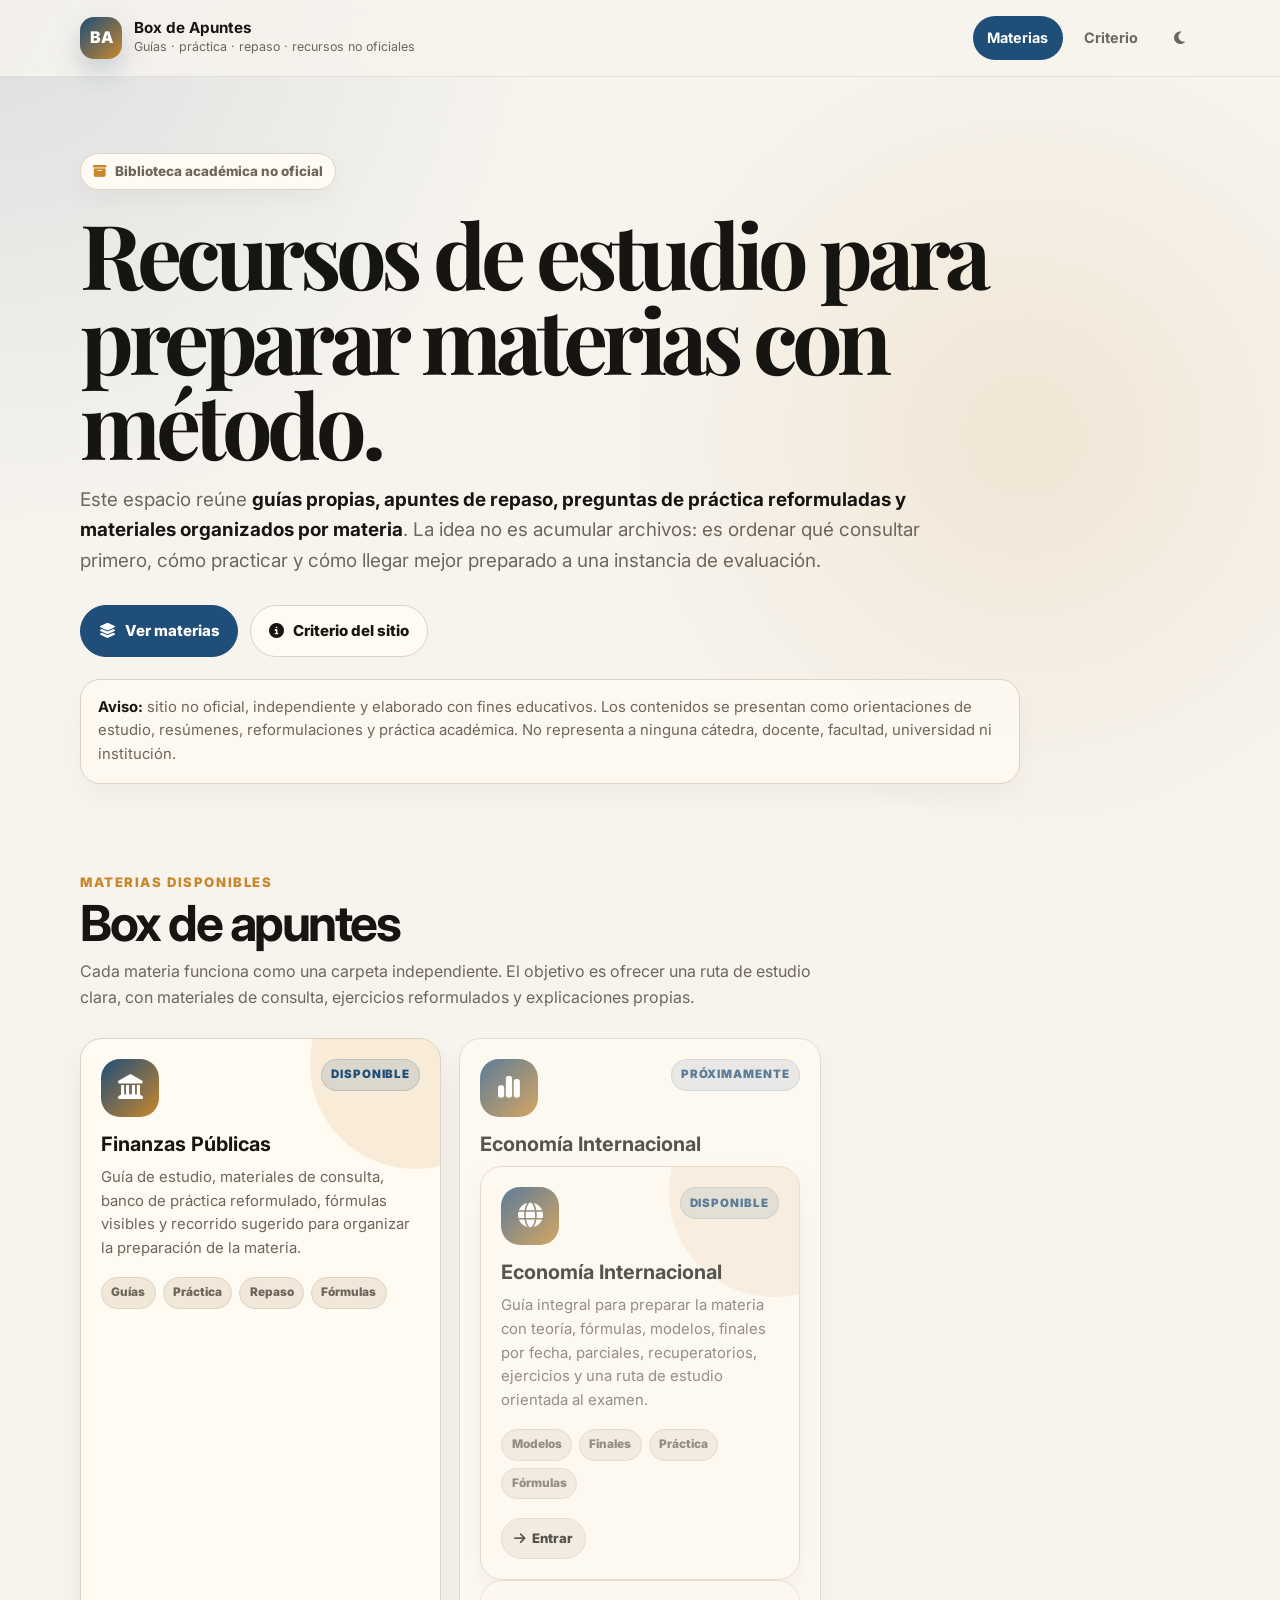
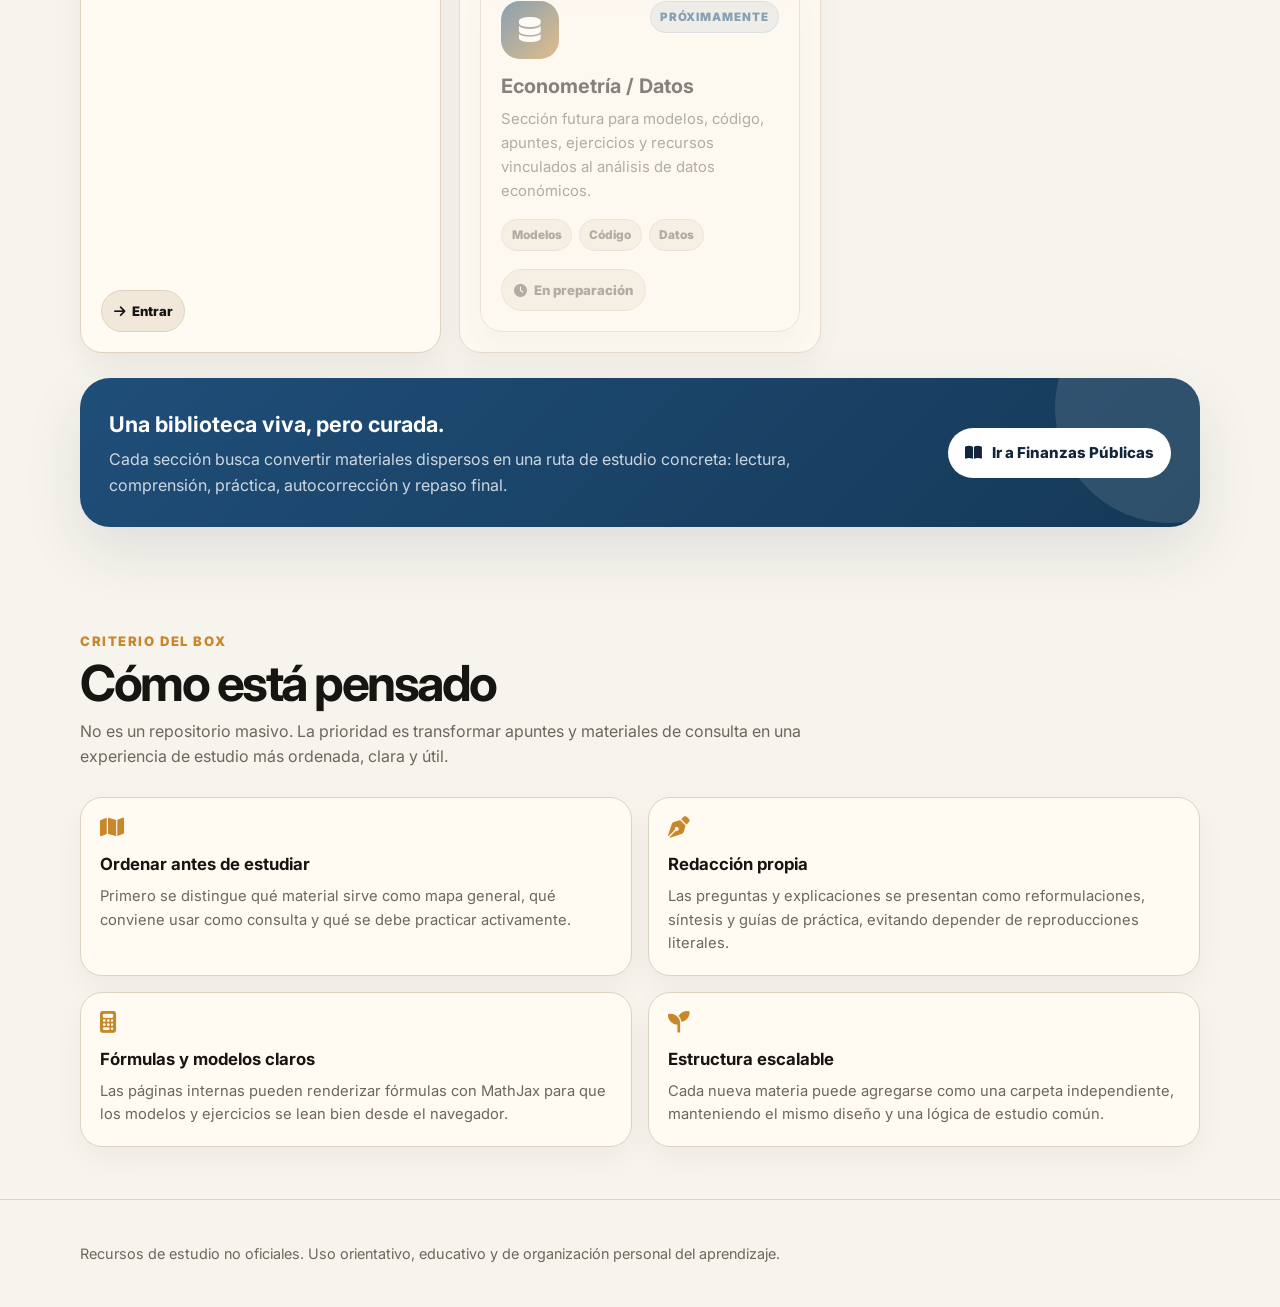
==== commit e913430b: "Update Economía Internacional section in index.html" ====
--- a/box-archivos/index.html
+++ b/box-archivos/index.html
@@ -4,6 +4,7 @@
   <meta charset="UTF-8" />
   <meta name="viewport" content="width=device-width, initial-scale=1.0" />
   <title>Box de Apuntes | Recursos de estudio</title>
+  <link rel="icon" href="/money_pig.ico" type="image/x-icon">
   <meta name="description" content="Recursos no oficiales de estudio: guías propias, apuntes de repaso, preguntas de práctica y materiales organizados por materia." />
   <meta name="robots" content="noindex, nofollow" />
   <meta name="referrer" content="no-referrer" />
@@ -142,11 +143,39 @@
           <article class="subject-card soon">
             <div class="subject-top"><div class="subject-icon"><i class="fa-solid fa-chart-simple"></i></div><span class="subject-badge">Próximamente</span></div>
             <h3>Economía Internacional</h3>
-            <p>Espacio futuro para guías de lectura, esquemas de temas, práctica conceptual y recursos de repaso organizados por bloques.</p>
-            <div class="subject-tags"><span class="tag">Teoría</span><span class="tag">Práctica</span><span class="tag">Repaso</span></div>
-            <div class="subject-footer"><span><i class="fa-solid fa-clock"></i> En preparación</span></div>
-          </article>
-
+<article class="subject-card active">
+  <div class="subject-top">
+    <div class="subject-icon">
+      <i class="fa-solid fa-globe"></i>
+    </div>
+
+    <span class="subject-badge">
+      Disponible
+    </span>
+  </div>
+
+  <h3>Economía Internacional</h3>
+
+  <p>
+    Guía integral para preparar la materia con teoría, fórmulas,
+    modelos, finales por fecha, parciales, recuperatorios,
+    ejercicios y una ruta de estudio orientada al examen.
+  </p>
+
+  <div class="subject-tags">
+    <span class="tag">Modelos</span>
+    <span class="tag">Finales</span>
+    <span class="tag">Práctica</span>
+    <span class="tag">Fórmulas</span>
+  </div>
+
+  <div class="subject-footer">
+    <a href="economia-internacional/">
+      <i class="fa-solid fa-arrow-right"></i>
+      Entrar
+    </a>
+  </div>
+</article>
           <article class="subject-card soon">
             <div class="subject-top"><div class="subject-icon"><i class="fa-solid fa-database"></i></div><span class="subject-badge">Próximamente</span></div>
             <h3>Econometría / Datos</h3>
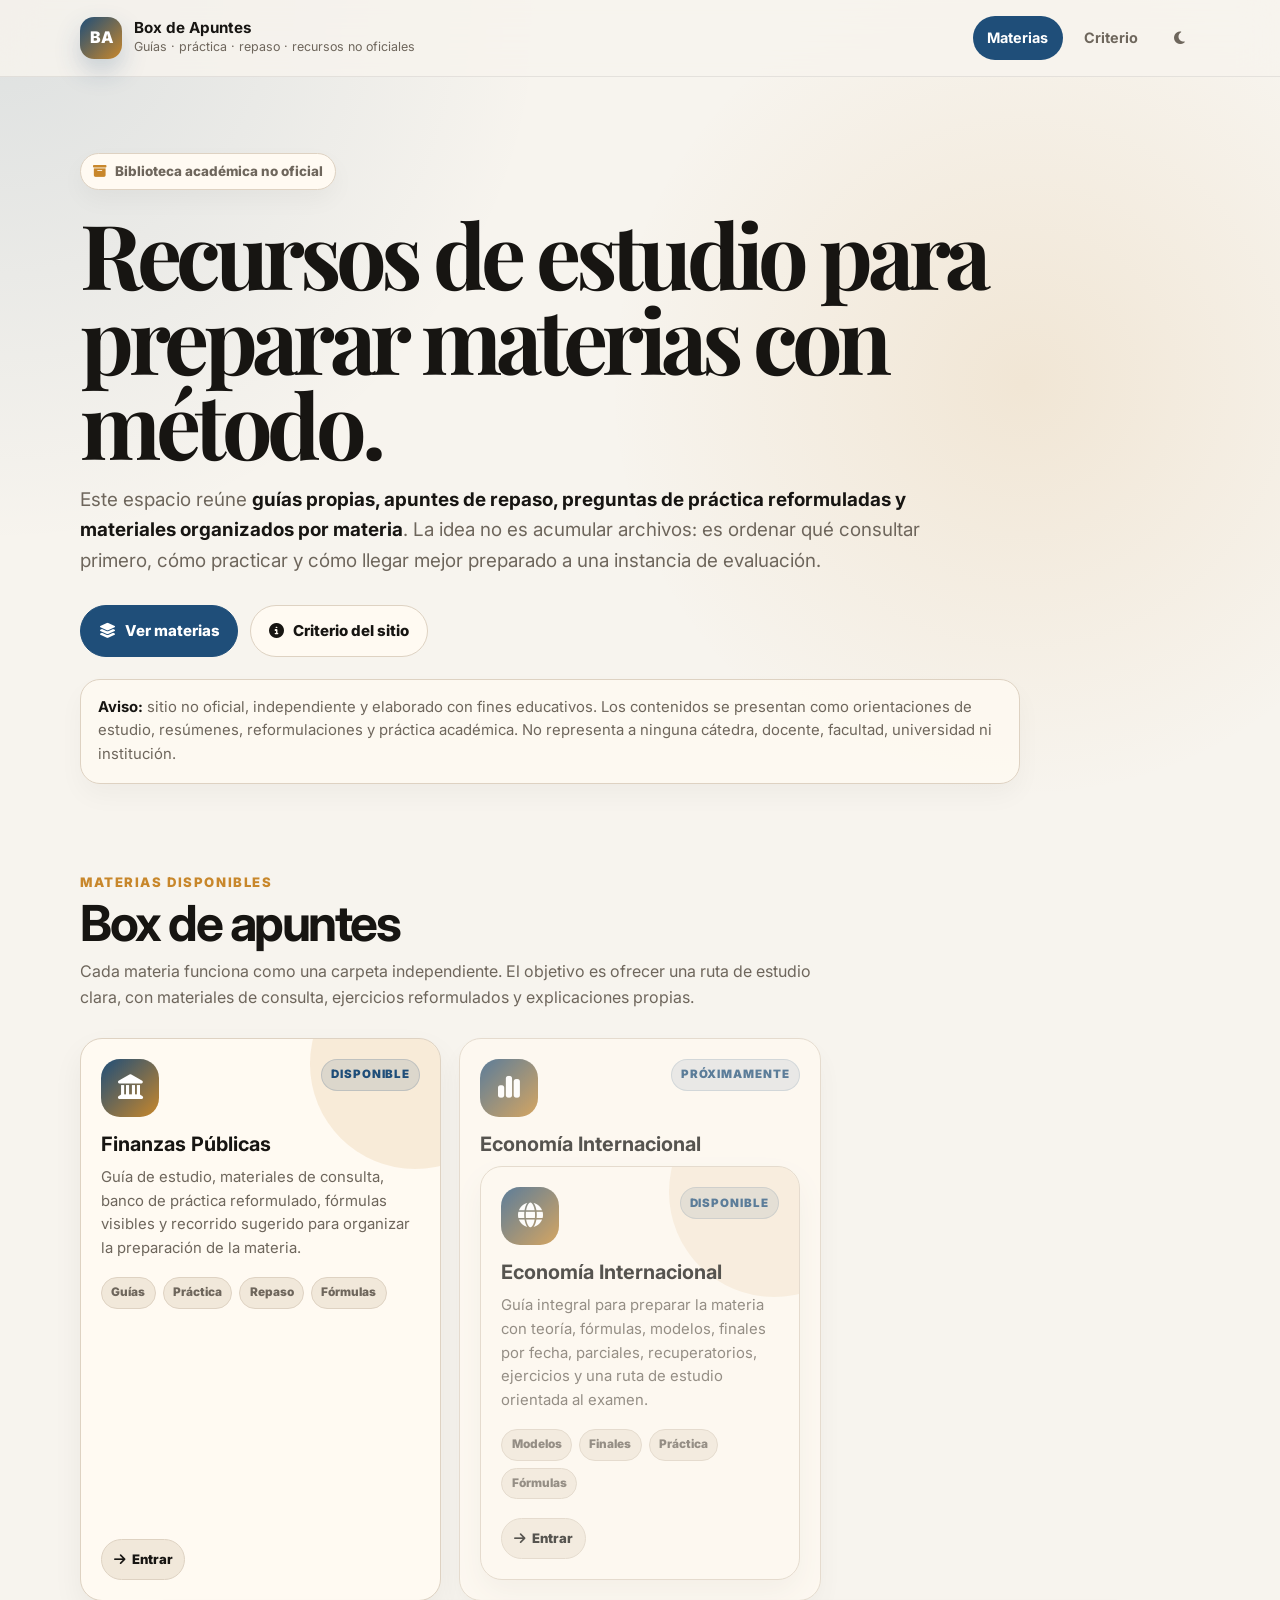
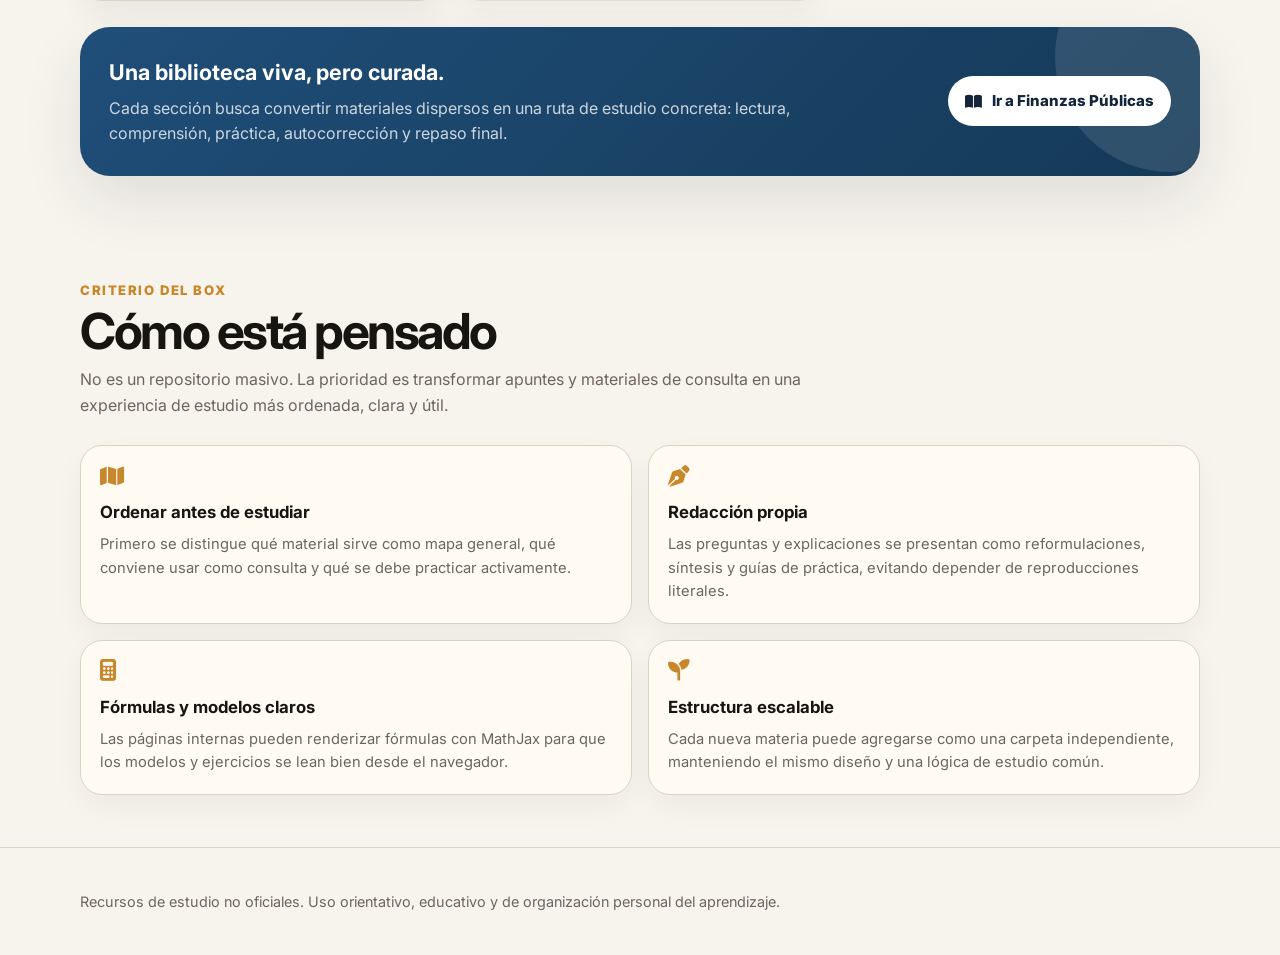
==== commit ec7fca24: "Update index.html" ====
--- a/box-archivos/index.html
+++ b/box-archivos/index.html
@@ -175,15 +175,7 @@
       Entrar
     </a>
   </div>
-</article>
-          <article class="subject-card soon">
-            <div class="subject-top"><div class="subject-icon"><i class="fa-solid fa-database"></i></div><span class="subject-badge">Próximamente</span></div>
-            <h3>Econometría / Datos</h3>
-            <p>Sección futura para modelos, código, apuntes, ejercicios y recursos vinculados al análisis de datos económicos.</p>
-            <div class="subject-tags"><span class="tag">Modelos</span><span class="tag">Código</span><span class="tag">Datos</span></div>
-            <div class="subject-footer"><span><i class="fa-solid fa-clock"></i> En preparación</span></div>
-          </article>
-        </div>
+</article></div>
 
         <div class="callout">
           <div>
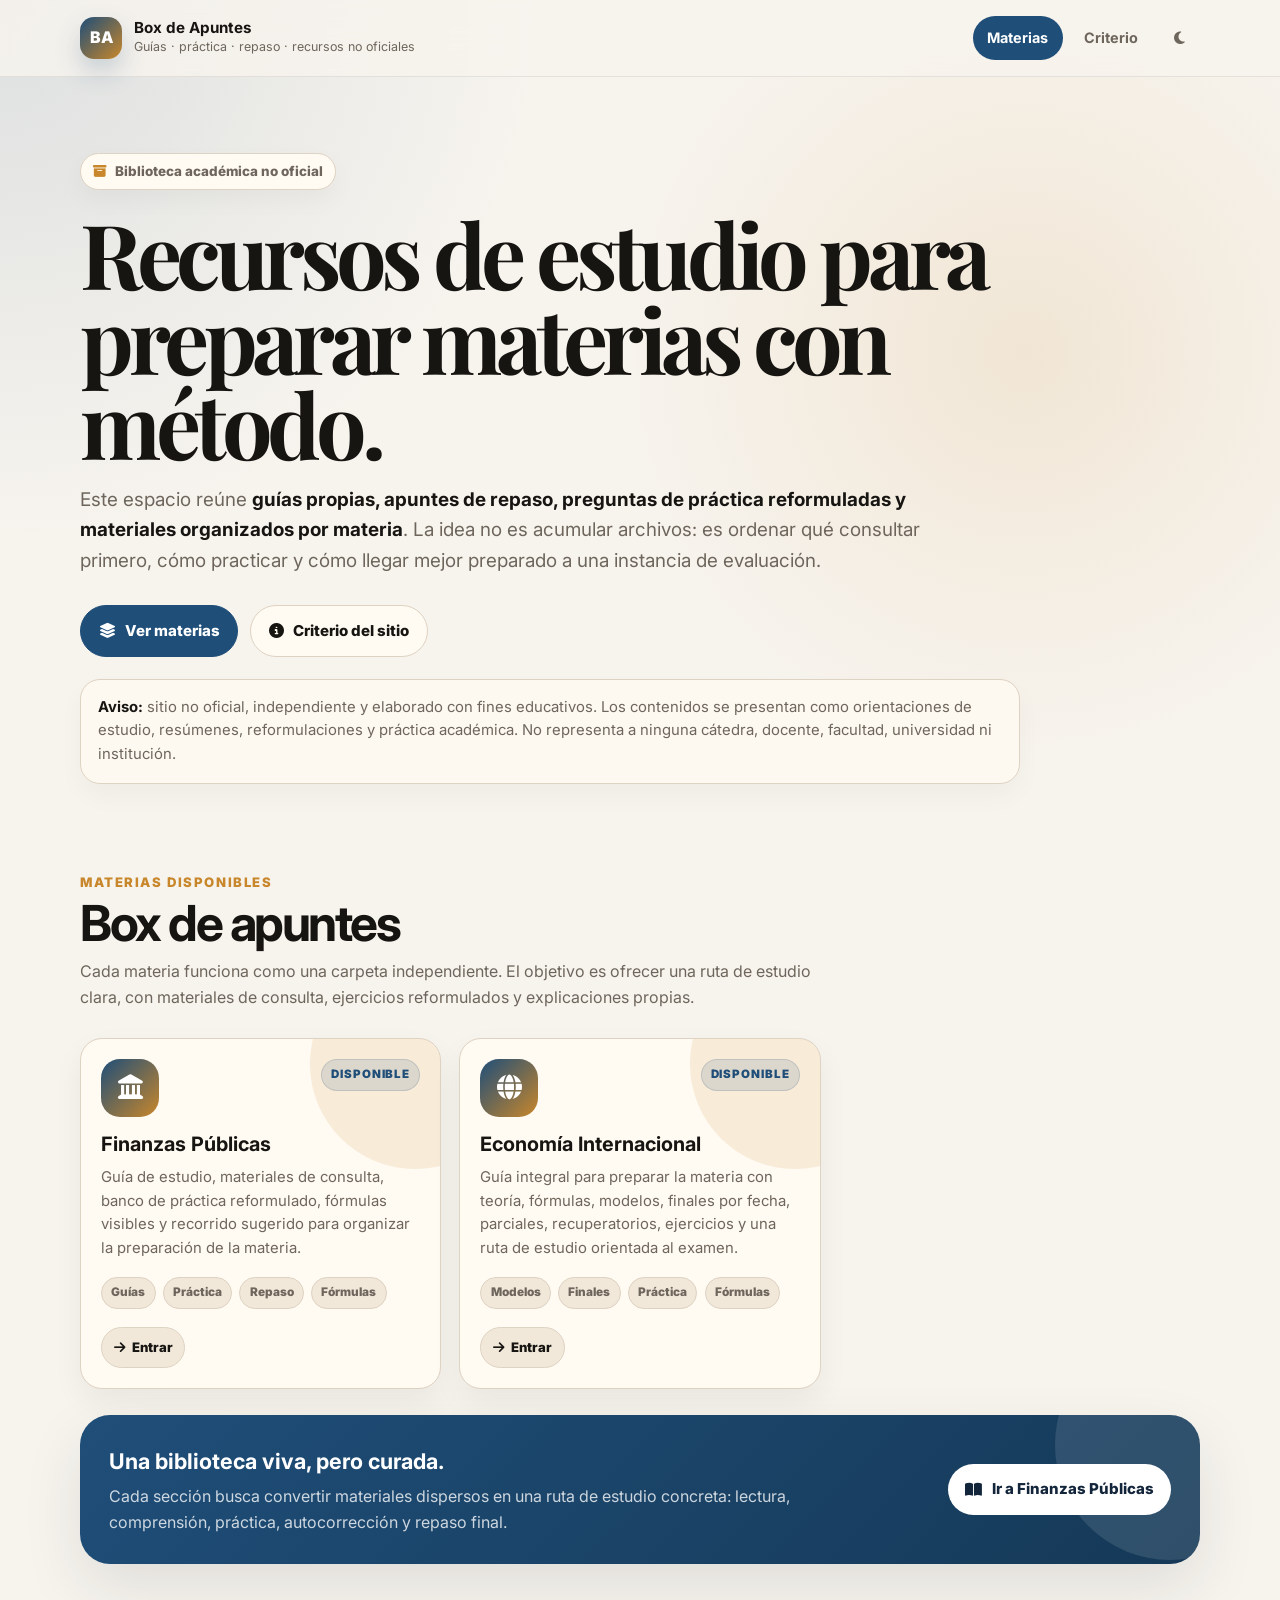
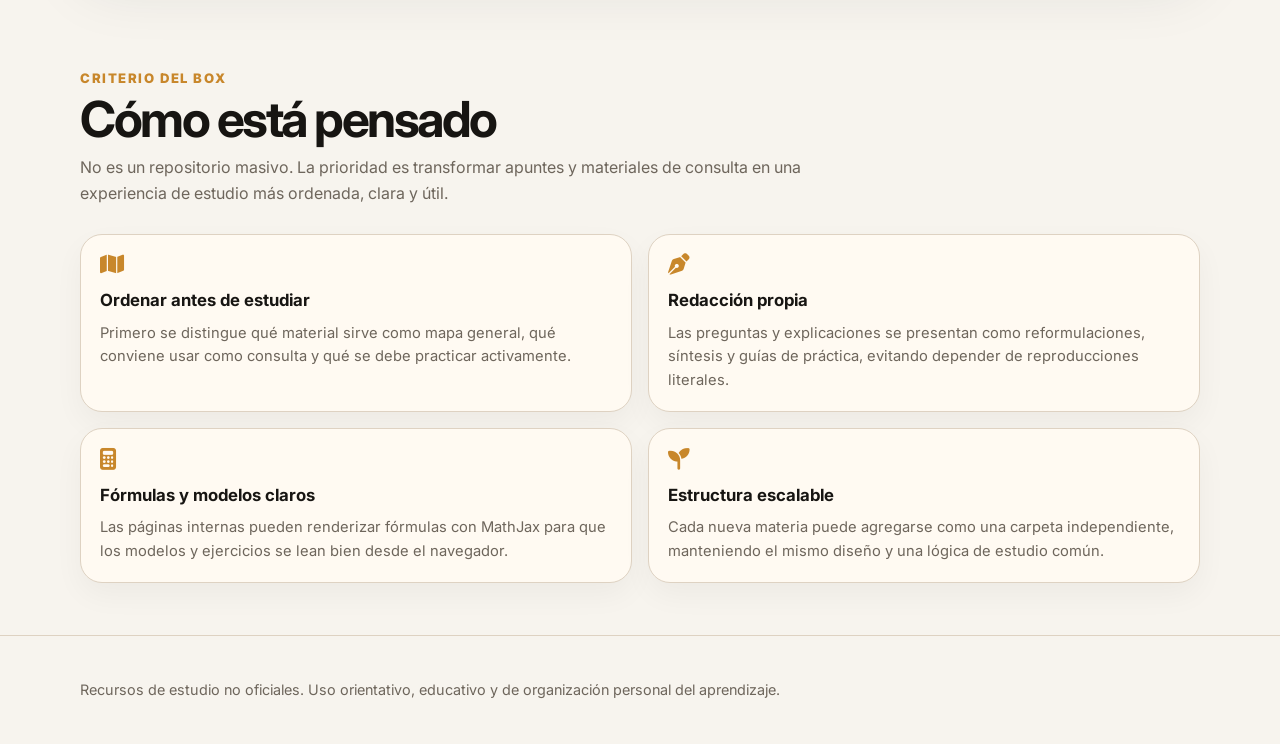
==== commit 9a3041b6: "Update index.html" ====
--- a/box-archivos/index.html
+++ b/box-archivos/index.html
@@ -139,10 +139,6 @@
             <div class="subject-tags"><span class="tag">Guías</span><span class="tag">Práctica</span><span class="tag">Repaso</span><span class="tag">Fórmulas</span></div>
             <div class="subject-footer"><a href="finanzas-publicas/"><i class="fa-solid fa-arrow-right"></i> Entrar</a></div>
           </article>
-
-          <article class="subject-card soon">
-            <div class="subject-top"><div class="subject-icon"><i class="fa-solid fa-chart-simple"></i></div><span class="subject-badge">Próximamente</span></div>
-            <h3>Economía Internacional</h3>
 <article class="subject-card active">
   <div class="subject-top">
     <div class="subject-icon">
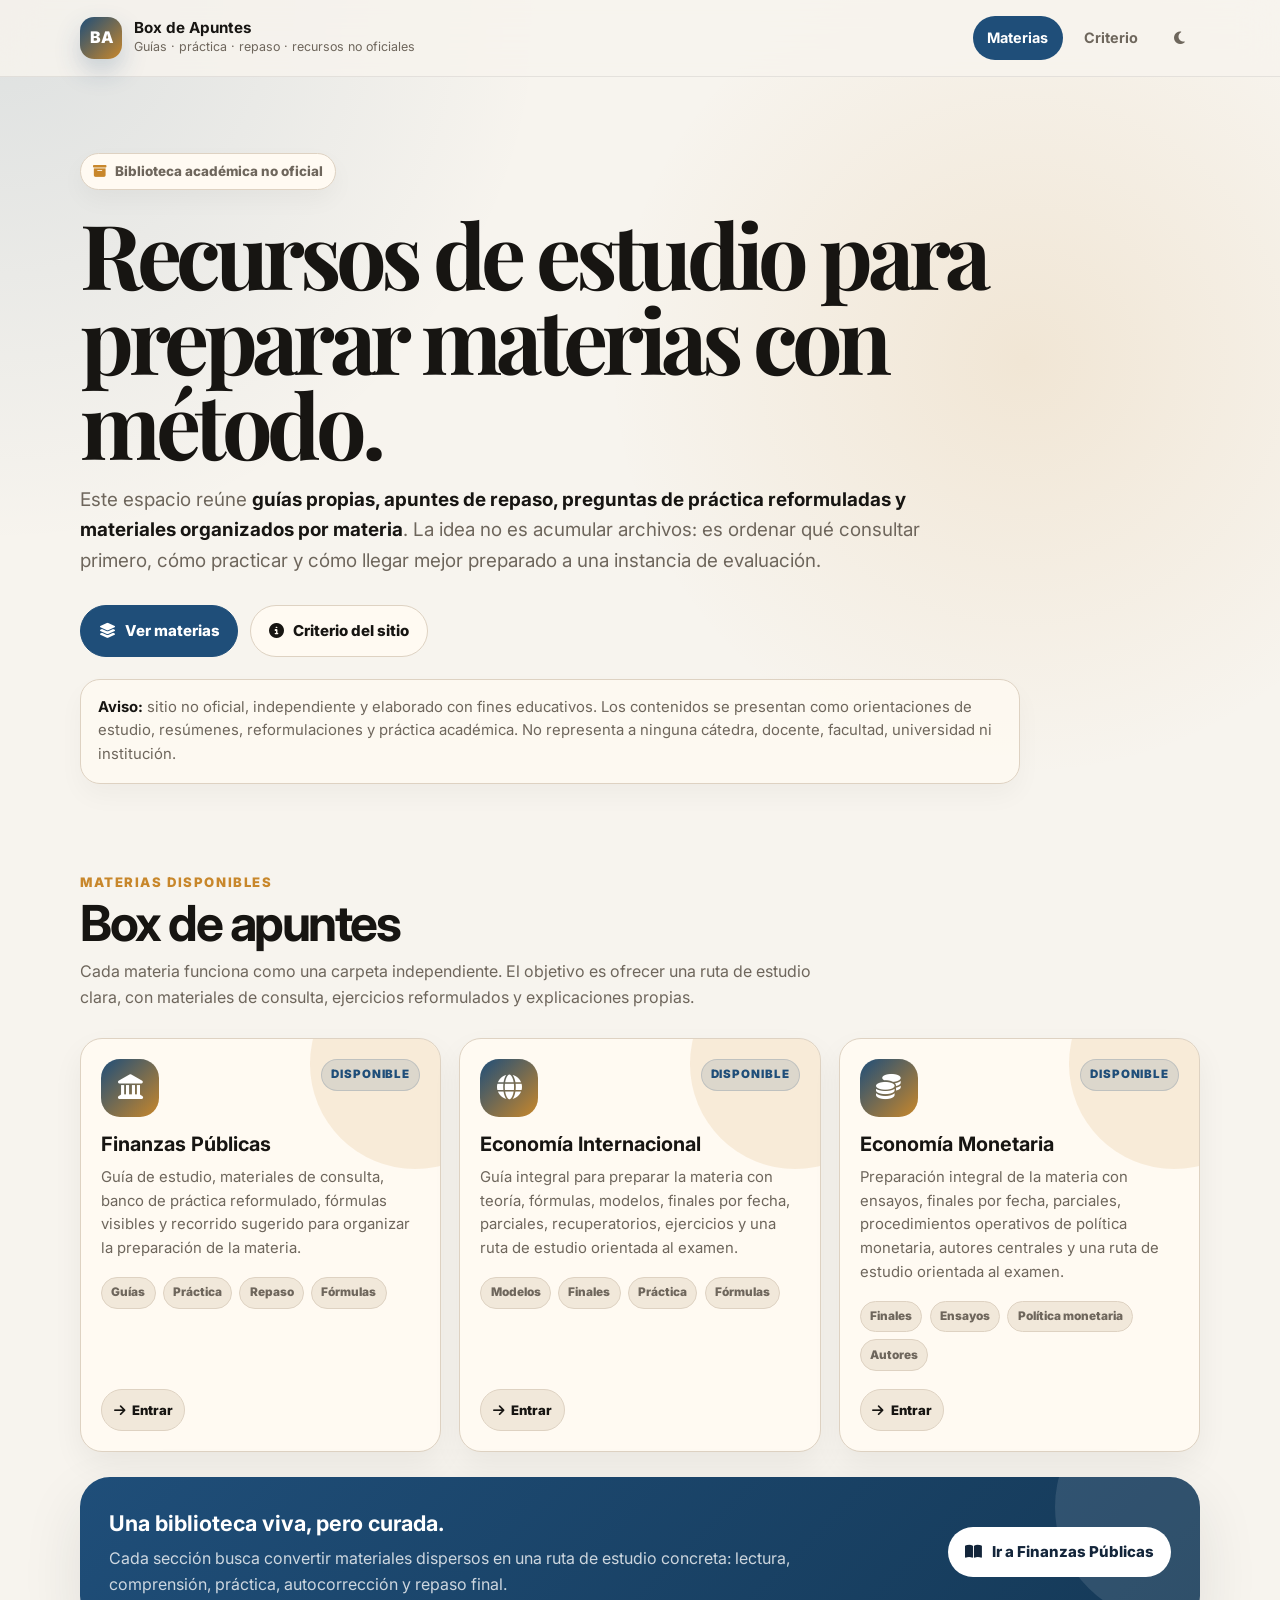
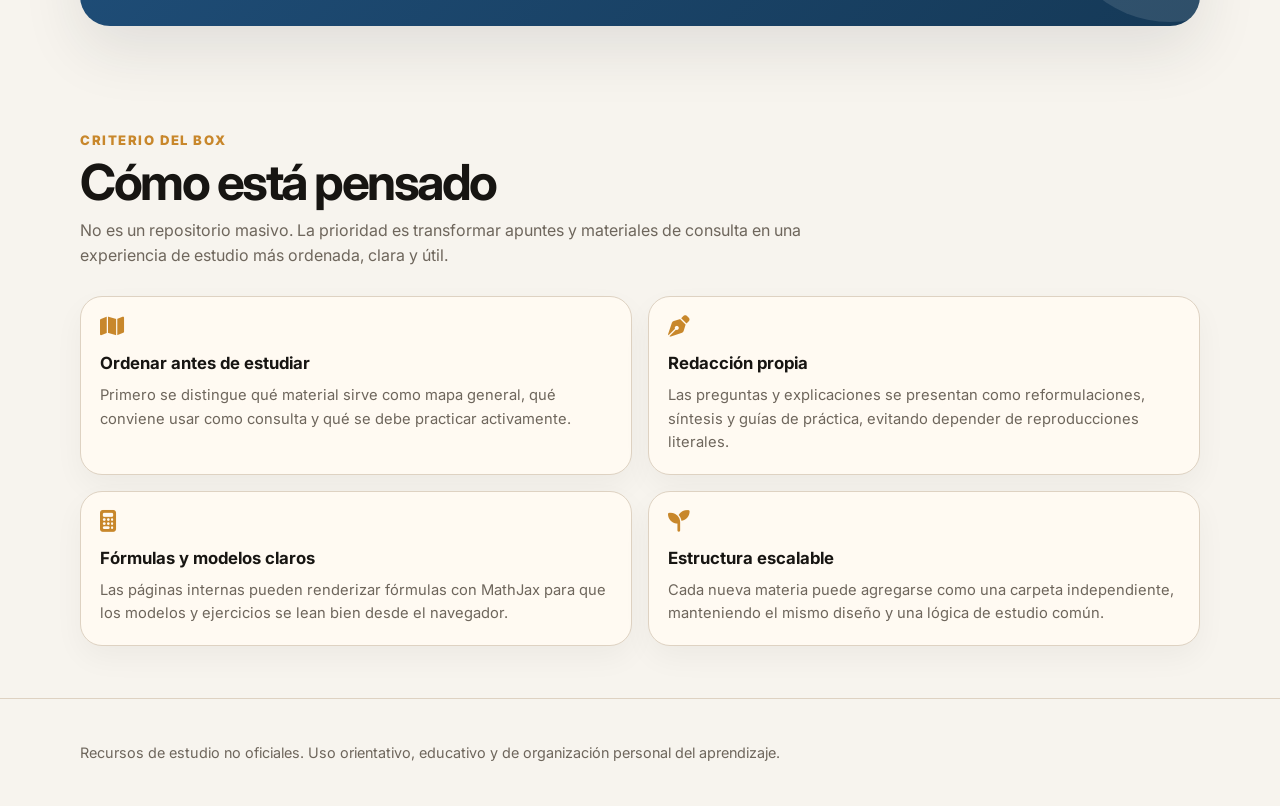
==== commit 1843b311: "Update index.html" ====
--- a/box-archivos/index.html
+++ b/box-archivos/index.html
@@ -171,7 +171,42 @@
       Entrar
     </a>
   </div>
-</article></div>
+</article>
+
+<article class="subject-card active">
+  <div class="subject-top">
+    <div class="subject-icon">
+      <i class="fa-solid fa-coins"></i>
+    </div>
+
+    <span class="subject-badge">
+      Disponible
+    </span>
+  </div>
+
+  <h3>Economía Monetaria</h3>
+
+  <p>
+    Preparación integral de la materia con ensayos, finales por fecha,
+    parciales, procedimientos operativos de política monetaria,
+    autores centrales y una ruta de estudio orientada al examen.
+  </p>
+
+  <div class="subject-tags">
+    <span class="tag">Finales</span>
+    <span class="tag">Ensayos</span>
+    <span class="tag">Política monetaria</span>
+    <span class="tag">Autores</span>
+  </div>
+
+  <div class="subject-footer">
+    <a href="Economia-Monetaria/">
+      <i class="fa-solid fa-arrow-right"></i>
+      Entrar
+    </a>
+  </div>
+</article>
+        </div>
 
         <div class="callout">
           <div>
